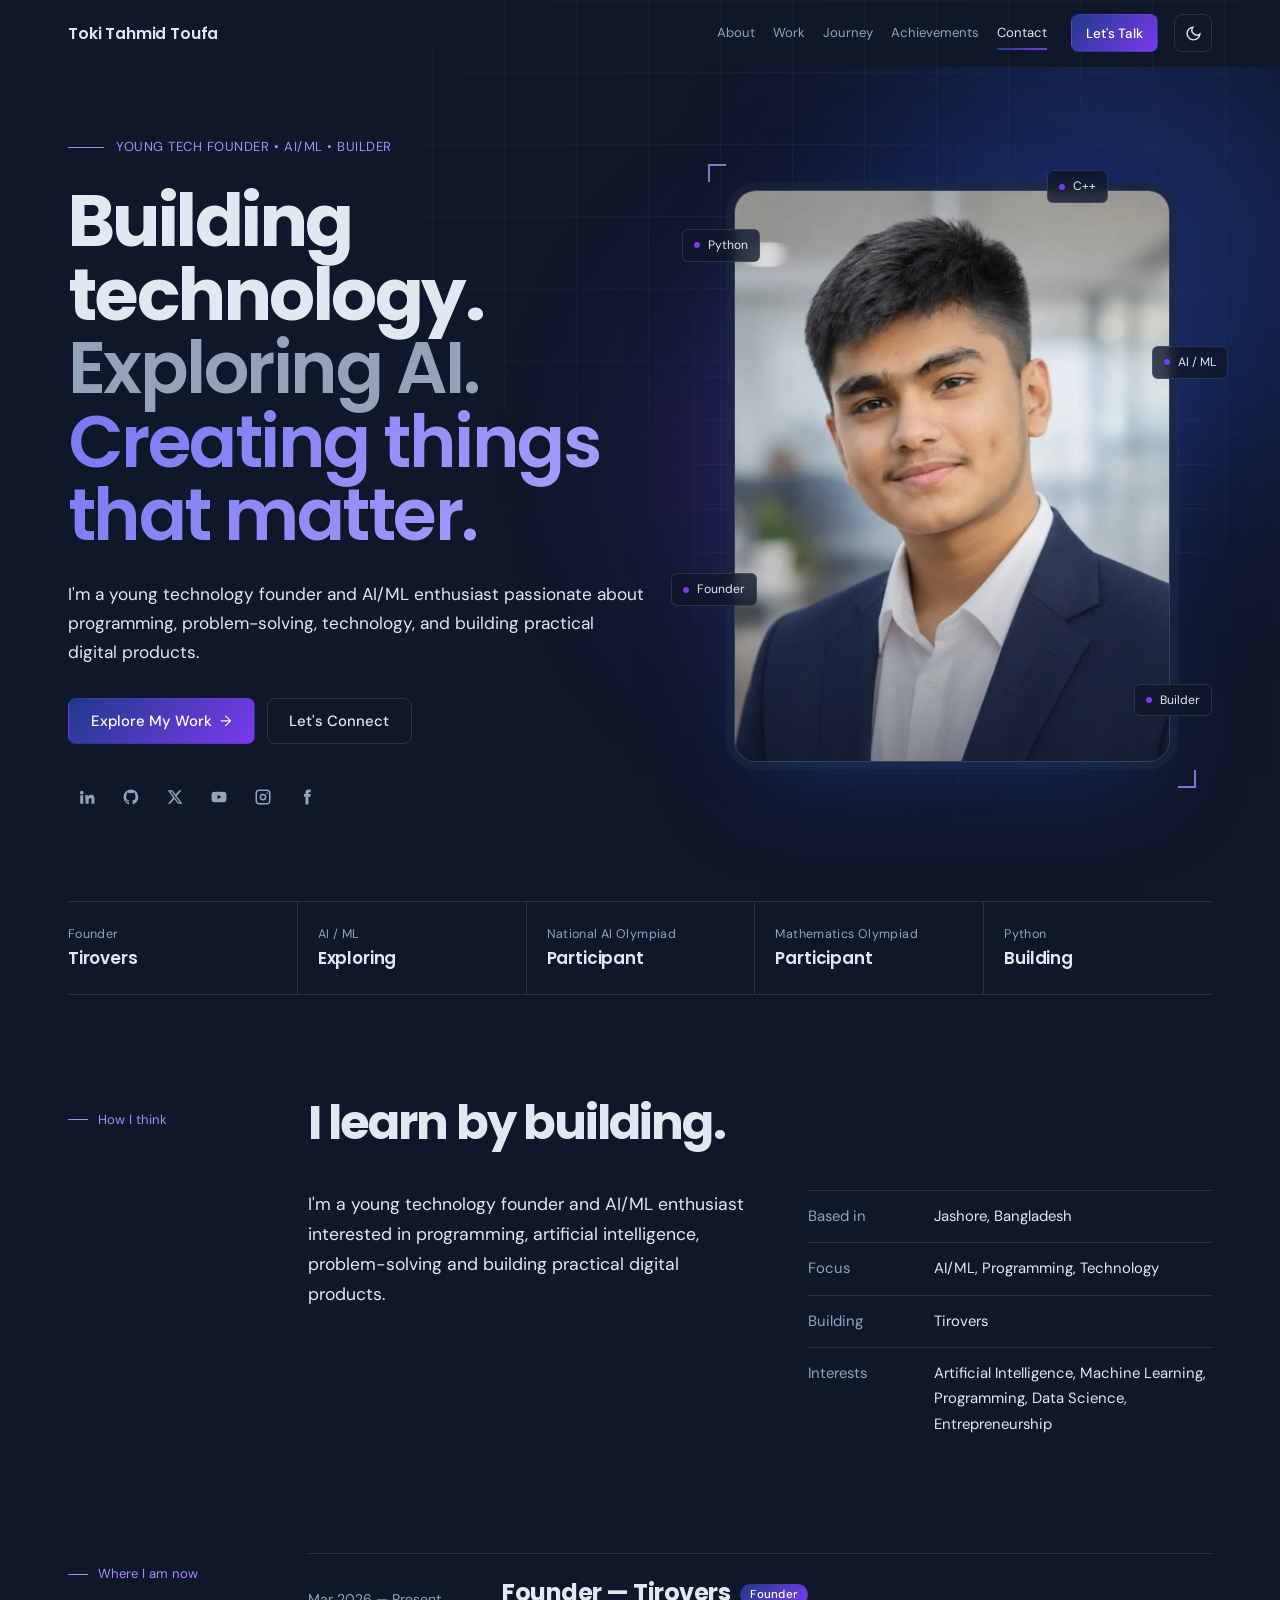
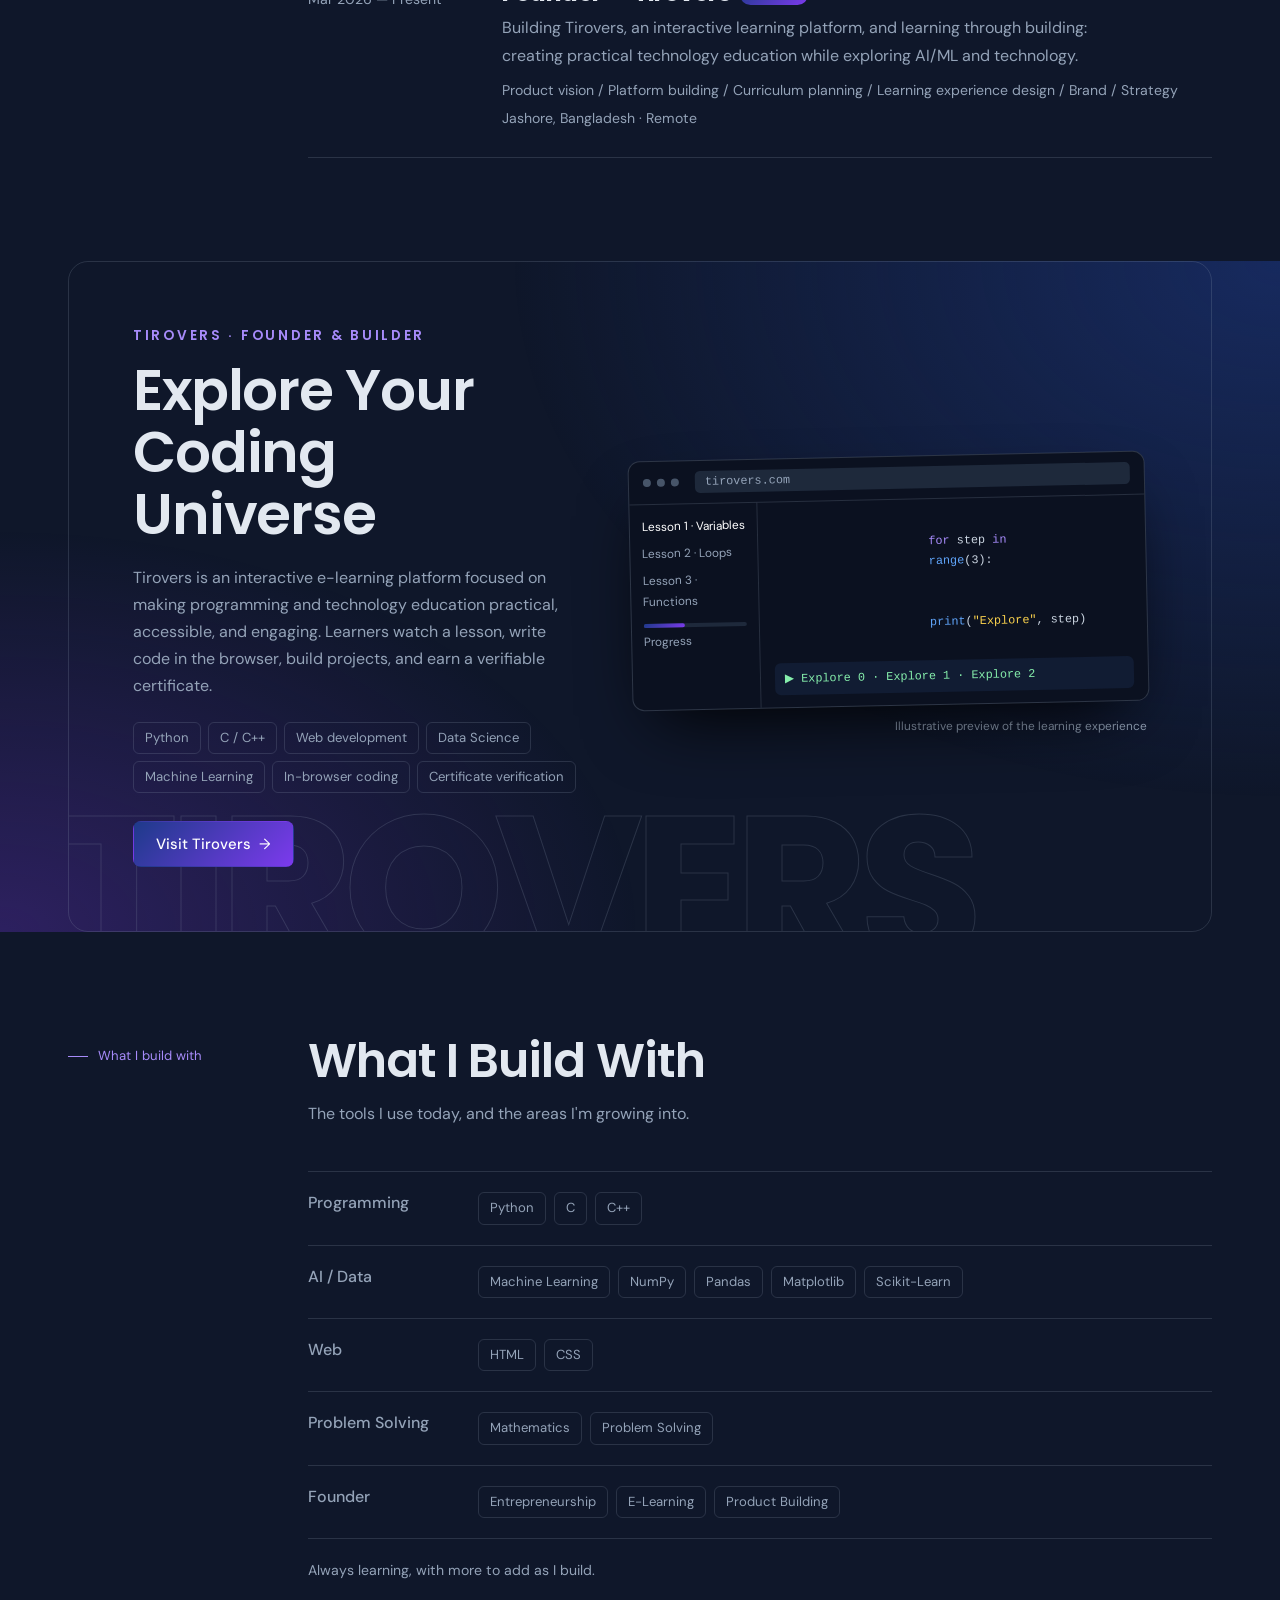
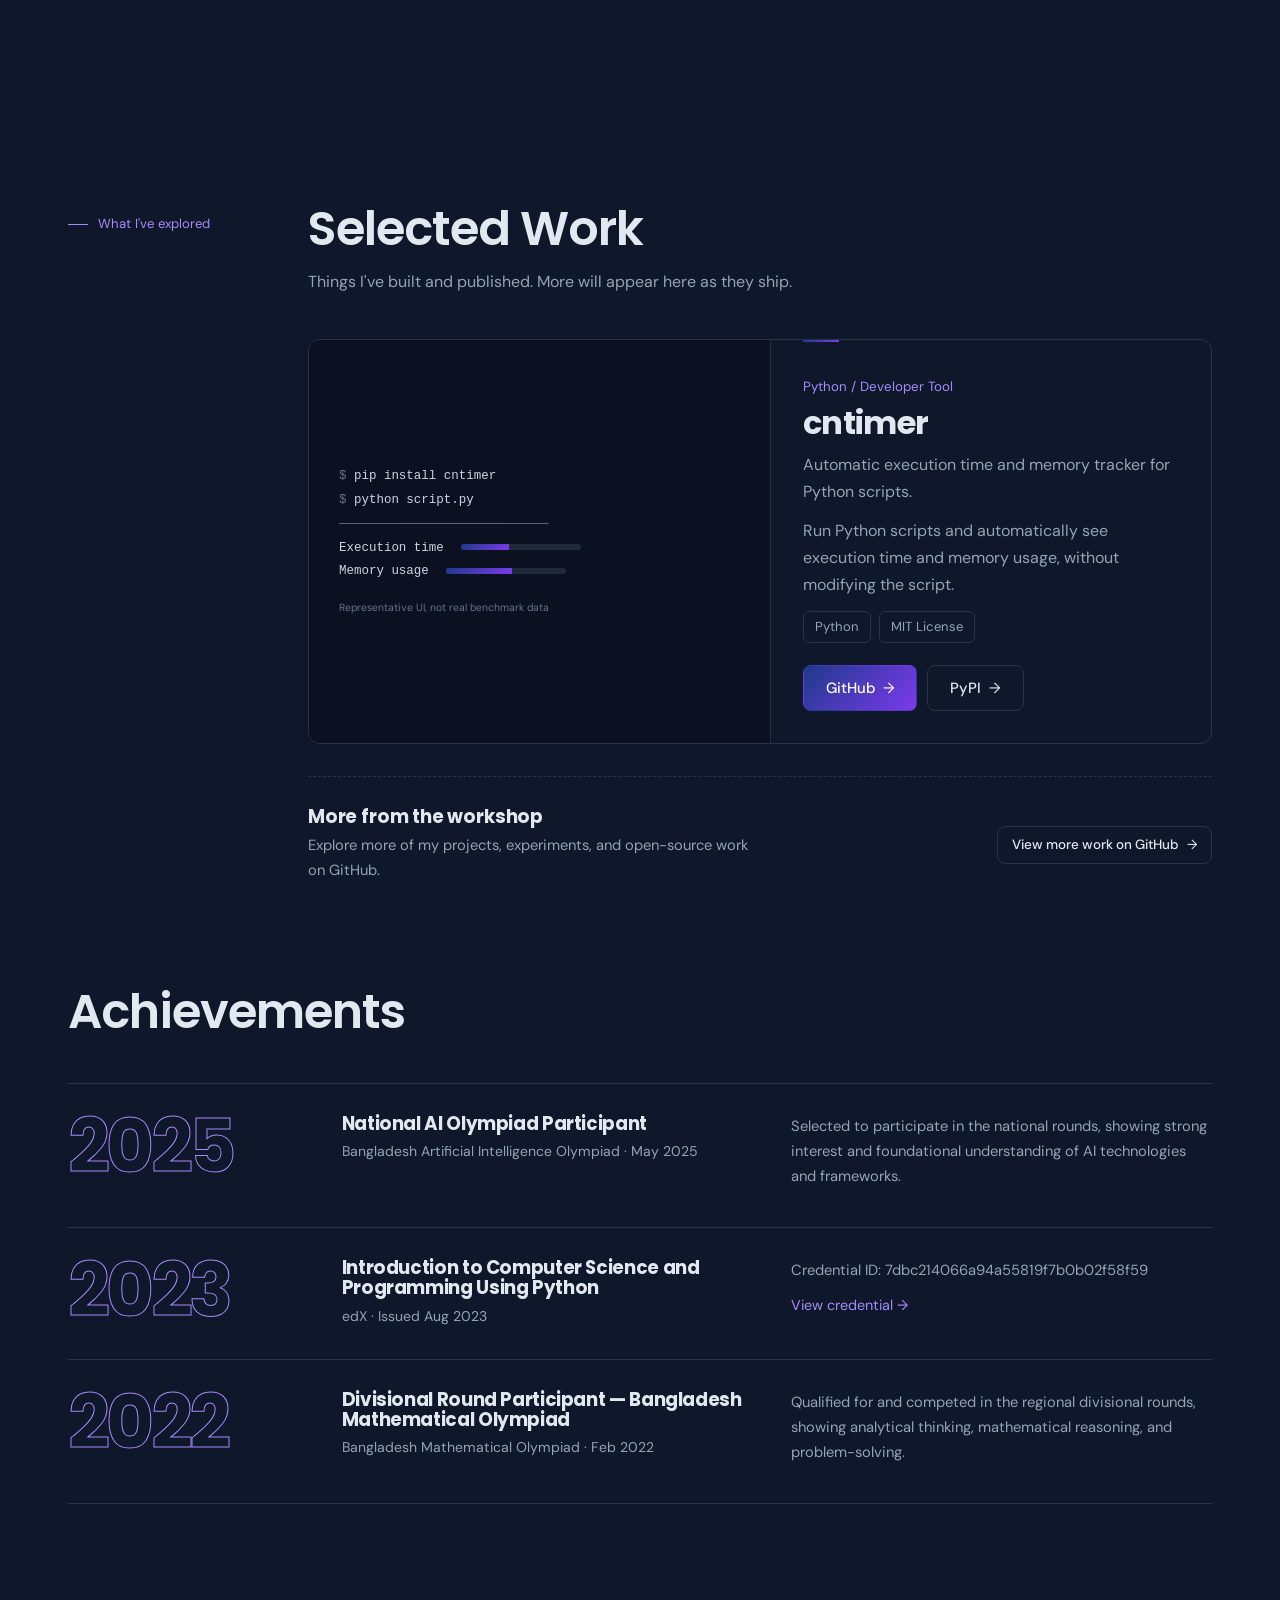
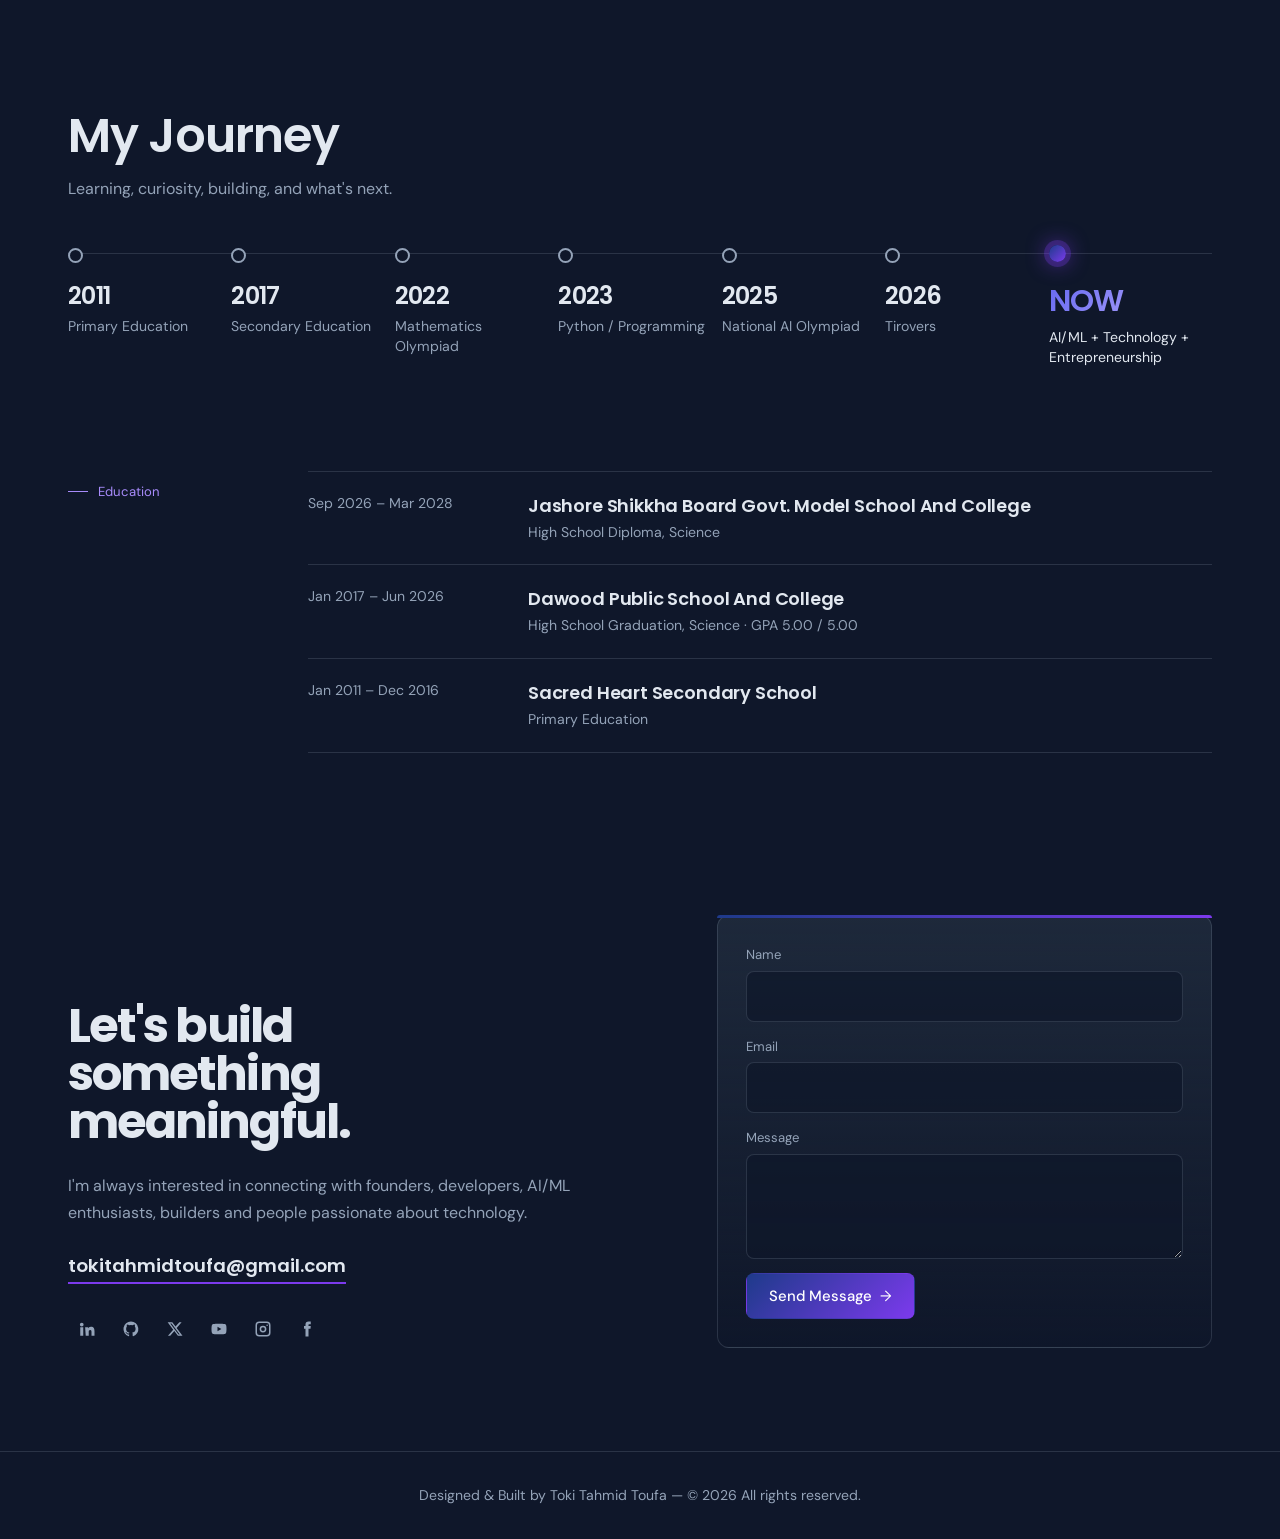
==== index.html @ af49d559 "Add files via upload" ====
<!doctype html>
<html lang="en" data-theme="dark">
  <head>
    <meta charset="utf-8" />
    <meta
      name="viewport"
      content="width=device-width, initial-scale=1, viewport-fit=cover"
    />
    <title>Toki Tahmid Toufa — Tech Founder & Builder</title>
    <meta
      name="description"
      content="Toki Tahmid Toufa is a young tech founder, AI/ML enthusiast, builder, programmer, and founder of Tirovers from Jashore, Bangladesh."
    />
    <meta name="robots" content="index, follow" />
    <link rel="canonical" href="https://tokitahmidtoufa.github.io/" />
    <link rel="icon" type="image/png" href="/assets/favicon.webp" />
    <link rel="apple-touch-icon" href="/assets/favicon.webp" />
    <meta property="og:type" content="website" />
    <meta property="og:url" content="https://tokitahmidtoufa.github.io" />
    <meta
      property="og:title"
      content="Toki Tahmid Toufa — Tech Founder & Builder"
    />
    <meta
      property="og:description"
      content="Young tech founder, AI/ML enthusiast, builder and founder of Tirovers."
    />
    <meta
      property="og:image"
      content="https://tokitahmidtoufa.github.io/assets/og-image.webp"
    />
    <meta property="og:image:width" content="1200" />
    <meta property="og:image:height" content="630" />
    <meta
      property="og:image:alt"
      content="Toki Tahmid Toufa — Tech Founder & Builder"
    />
    <meta name="twitter:card" content="summary_large_image" />
    <script type="application/ld+json">
      {
        "@context": "https://schema.org",
        "@graph": [
          {
            "@type": "Person",
            "name": "Toki Tahmid Toufa",
            "url": "https://tokitahmidtoufa.github.io",
            "image": "https://tokitahmidtoufa.github.io/assets/LinkedIn_Profile.webp",
            "email": "tokitahmidtoufa@gmail.com",
            "jobTitle": "Founder, Tirovers",
            "address": {
              "@type": "PostalAddress",
              "addressLocality": "Jashore",
              "addressCountry": "BD"
            },
            "sameAs": [
              "https://www.linkedin.com/in/tokitahmidtoufa",
              "https://github.com/tokitahmidtoufa",
              "https://www.x.com/tokitahmidtoufa",
              "https://www.youtube.com/@tokitahmidtoufa",
              "https://www.instagram.com/tokitahmidtoufa",
              "https://www.facebook.com/tokitahmidtoufa"
            ]
          },
          {
            "@type": "Organization",
            "name": "Tirovers",
            "url": "https://tirovers.com",
            "slogan": "Explore Your Coding Universe"
          }
        ]
      }
    </script>
    <link rel="preconnect" href="https://fonts.googleapis.com" />
    <link rel="preconnect" href="https://fonts.gstatic.com" crossorigin />
    <link
      href="https://fonts.googleapis.com/css2?family=DM+Sans:wght@400;500&family=Poppins:wght@500;600;700&display=swap"
      rel="stylesheet"
    />
    <link rel="stylesheet" href="style.css" />
  </head>
  <body>
    <header id="hd">
      <div class="w">
        <nav aria-label="Main">
          <a class="logo" href="#home">Toki Tahmid Toufa</a>
          <ul class="links" id="lk"></ul>
          <a class="btn p nb nd" href="#contact">Let's Talk</a>
          <button class="btn nb ic" id="th" aria-label="Switch to light mode">
            <svg
              width="17"
              height="17"
              viewBox="0 0 24 24"
              fill="none"
              stroke="currentColor"
              stroke-width="2"
              aria-hidden="true"
            >
              <path d="M21 12.8A9 9 0 1 1 11.2 3a7 7 0 0 0 9.8 9.8z" />
            </svg>
          </button>
          <button
            class="btn nb ic burger"
            id="bg"
            aria-label="Menu"
            aria-expanded="false"
            aria-controls="lk"
          >
            <svg
              width="17"
              height="17"
              viewBox="0 0 24 24"
              fill="none"
              stroke="currentColor"
              stroke-width="2"
              aria-hidden="true"
            >
              <path d="M3 6h18M3 12h18M3 18h18" />
            </svg>
          </button>
        </nav>
      </div>
    </header>
    <main>
      <section class="hero" id="home">
        <div class="w hg">
          <div>
            <p class="eb" data-k="hero.eyebrow">
              YOUNG TECH FOUNDER • AI/ML • BUILDER
            </p>
            <h1>
              Building technology.<span>Exploring AI.</span
              ><span class="gr">Creating things that matter.</span>
            </h1>
            <p class="hp" data-k="hero.description">
              I'm a young technology founder and AI/ML enthusiast passionate
              about programming, problem-solving, technology, and building
              practical digital products.
            </p>
            <div class="cta">
              <a class="btn p" href="#work">Explore My Work <b>→</b></a
              ><a class="btn" href="#contact">Let's Connect</a>
            </div>
            <div class="soc" data-soc></div>
          </div>
          <div class="pt" id="pt">
            <div class="fr">
              <div class="mono" id="mono">TTT</div>
              <img
                src="assets/LinkedIn_Profile.webp"
                alt="Portrait of Toki Tahmid Toufa"
                width="520"
                height="650"
                fetchpriority="high"
                onload="document.getElementById('mono').hidden = true"
                onerror="this.remove()"
              />
            </div>
            <i class="cm c1"></i><i class="cm c2"></i>
            <span class="tg" style="--d: 8; top: 12%; left: -2%">Python</span
            ><span class="tg" style="--d: 12; top: 30%; right: -3%"
              >AI / ML</span
            ><span class="tg" style="--d: 6; bottom: 30%; left: -4%"
              >Founder</span
            ><span class="tg" style="--d: 10; bottom: 13%; right: 0"
              >Builder</span
            ><span class="tg" style="--d: 14; top: 3%; right: 20%">C++</span>
          </div>
        </div>
      </section>

      <div class="w"><div class="id rv" id="idn"></div></div>

      <section id="about">
        <div class="w sc rv">
          <div class="lb">How I think</div>
          <div>
            <h2 class="huge" data-k="about.statement">I learn by building.</h2>
            <div class="ab">
              <p data-k="about.intro">
                I'm a young technology founder and AI/ML enthusiast interested
                in programming, artificial intelligence, problem-solving and
                building practical digital products.
              </p>
              <dl id="facts"></dl>
            </div>
          </div>
        </div>
      </section>

      <section class="flush" id="experience">
        <div class="w sc rv">
          <div class="lb">Where I am now</div>
          <div id="exp"></div>
        </div>
      </section>

      <section class="tv" id="work">
        <div class="w rv">
          <div class="tp">
            <div>
              <p class="tn">TIROVERS · FOUNDER &amp; BUILDER</p>
              <h2>Explore Your Coding Universe</h2>
              <p class="mut">
                Tirovers is an interactive e-learning platform focused on making
                programming and technology education practical, accessible, and
                engaging. Learners watch a lesson, write code in the browser,
                build projects, and earn a verifiable certificate.
              </p>
              <div class="tc">
                <span>Python</span><span>C / C++</span
                ><span>Web development</span><span>Data Science</span
                ><span>Machine Learning</span><span>In-browser coding</span
                ><span>Certificate verification</span>
              </div>
              <a
                class="btn p"
                href="https://tirovers.com"
                target="_blank"
                rel="noopener"
                >Visit Tirovers <b>→</b></a
              >
            </div>
            <div>
              <div class="bw" aria-hidden="true">
                <div class="bt"><i></i><i></i><i></i><u>tirovers.com</u></div>
                <div class="bb">
                  <div class="sd">
                    <p class="a">Lesson 1 · Variables</p>
                    <p>Lesson 2 · Loops</p>
                    <p>Lesson 3 · Functions</p>
                    <div class="pg"><b></b></div>
                    <p>Progress</p>
                  </div>
                  <div class="ed">
                    <p>
                      <span class="k">for</span> step <span class="k">in</span>
                      <span class="f">range</span>(3):
                    </p>
                    <p>
                      <span class="f">print</span>(<span style="color: #fcd34d"
                        >"Explore"</span
                      >, step)
                    </p>
                    <div class="o">▶ Explore 0 · Explore 1 · Explore 2</div>
                  </div>
                </div>
              </div>
              <span class="cap"
                >Illustrative preview of the learning experience</span
              >
            </div>
          </div>
        </div>
      </section>

      <section id="skills">
        <div class="w sc rv">
          <div class="lb">What I build with</div>
          <div>
            <div class="hd">
              <h2>What I Build With</h2>
              <p>The tools I use today, and the areas I'm growing into.</p>
            </div>
            <div class="rows" id="sk"></div>
            <p class="nt">Always learning, with more to add as I build.</p>
          </div>
        </div>
      </section>

      <section id="projects">
        <div class="w sc rv">
          <div class="lb">What I've explored</div>
          <div>
            <div class="hd">
              <h2>Selected Work</h2>
              <p>
                Things I've built and published. More will appear here as they
                ship.
              </p>
            </div>
            <div id="pjs"></div>
          </div>
        </div>
      </section>

      <section class="flush" id="achievements">
        <div class="w rv">
          <div class="hd"><h2>Achievements</h2></div>
          <div class="al" id="ac"></div>
        </div>
      </section>

      <section id="journey">
        <div class="w rv">
          <div class="hd">
            <h2>My Journey</h2>
            <p>Learning, curiosity, building, and what's next.</p>
          </div>
          <ol class="jy" id="jy"></ol>
        </div>
      </section>

      <section class="flush" id="education">
        <div class="w sc rv">
          <div class="lb">Education</div>
          <div class="rows ed2" id="ed"></div>
        </div>
      </section>

      <section id="contact" class="ctc">
        <div class="w ct rv">
          <div>
            <h2 class="huge">Let's build<br />something<br />meaningful.</h2>
            <p class="mut" data-k="contact.text">
              I'm always interested in connecting with founders, developers,
              AI/ML enthusiasts, builders, and people who are passionate about
              technology.
            </p>
            <a class="em" href="mailto:tokitahmidtoufa@gmail.com"
              >tokitahmidtoufa@gmail.com</a
            >
            <div class="soc" data-soc></div>
          </div>
          <form id="fm" novalidate>
            <label
              >Name<input name="n" autocomplete="name" required /><span
                class="err"
              ></span></label
            ><label
              >Email<input
                name="e"
                type="email"
                autocomplete="email"
                required /><span class="err"></span></label
            ><label
              >Message<textarea name="m" rows="3" required></textarea
              ><span class="err"></span></label
            ><button class="btn p" type="submit" style="justify-self: start">
              Send Message <b>→</b>
            </button>
          </form>
        </div>
      </section>
    </main>
    <footer>
      <div class="w">
        <p class="fc">
          <span>Designed &amp; Built by Toki Tahmid Toufa</span>
          <span>— © 2026 All rights reserved.</span>
        </p>
      </div>
    </footer>
    <script src="script.js" defer></script>
  </body>
</html>
---- style.css ----
/* =========================
   Toki Tahmid Toufa — styles
   Tokens, layout, sections, responsive, reduced-motion
========================= */
:root {
  --bg: #0f172a;
  --surf: #1e293b;
  --tx: #e2e8f0;
  --mut: #94a3b8;
  --bd: rgba(148, 163, 184, 0.2);
  --grid: rgba(148, 163, 184, 0.07);
  --acc: #a78bfa;
  --navy: #1e3a8a;
  --pur: #7c3aed;
  --grad: linear-gradient(135deg, #1e3a8a, #7c3aed);
  --glow: rgba(124, 58, 237, 0.28);
  --glow2: rgba(30, 58, 138, 0.55);
  box-sizing: border-box;
  padding-top: env(safe-area-inset-top, 0px);
  padding-bottom: env(safe-area-inset-bottom, 0px);
  /* fluid layout tokens: width- AND height-aware */
  --gut: clamp(18px, 3.2vw, 28px);
  --hdr: clamp(56px, 7.5svh, 66px);
  --hpt: clamp(14px, 3.6svh, 48px);
  --hpb: clamp(22px, 5.4svh, 72px);
  --hh: calc(100svh - var(--hdr) - var(--hpt) - var(--hpb));
  --pw: max(250px, min(42vw, 520px, calc(var(--hh) * 0.8)));
}
@media (prefers-color-scheme: light) {
  :root:not([data-theme="dark"]) {
    --bg: #fff;
    --surf: #f1f5f9;
    --tx: #0f172a;
    --mut: #475569;
    --bd: rgba(15, 23, 42, 0.14);
    --grid: rgba(15, 23, 42, 0.05);
    --acc: #5b21b6;
    --glow: rgba(124, 58, 237, 0.16);
    --glow2: rgba(30, 58, 138, 0.16);
  }
}
:root[data-theme="light"] {
  --bg: #fff;
  --surf: #f1f5f9;
  --tx: #0f172a;
  --mut: #475569;
  --bd: rgba(15, 23, 42, 0.14);
  --grid: rgba(15, 23, 42, 0.05);
  --acc: #5b21b6;
  --glow: rgba(124, 58, 237, 0.16);
  --glow2: rgba(30, 58, 138, 0.16);
}
* {
  box-sizing: border-box;
}
html {
  scroll-behavior: smooth;
  scroll-padding-top: calc(var(--hdr) + 10px);
  height: 100%;
  max-width: 100%;
}
img,
svg,
video {
  max-width: 100%;
}
img {
  height: auto;
}
body {
  margin: 0;
  background: var(--bg);
  color: var(--tx);
  font:
    400 clamp(0.94rem, 0.9rem + 0.25vw, 1rem)/1.7 "DM Sans",
    system-ui,
    sans-serif;
  transition:
    background 0.3s,
    color 0.3s;
  overflow-x: hidden;
  max-width: 100%;
}
/* clip (unlike hidden) does not create a scroll container, so the sticky header keeps working */
@supports (overflow-x: clip) {
  html,
  body {
    overflow-x: clip;
  }
}
body::before {
  content: "";
  position: fixed;
  inset: 0;
  z-index: -1;
  background-image:
    linear-gradient(var(--grid) 1px, transparent 1px),
    linear-gradient(90deg, var(--grid) 1px, transparent 1px);
  background-size: 72px 72px;
  -webkit-mask-image: radial-gradient(
    ellipse 90% 70% at 70% 20%,
    #000,
    transparent
  );
  mask-image: radial-gradient(ellipse 90% 70% at 70% 20%, #000, transparent);
}
h1,
h2,
h3 {
  font-family: Poppins, sans-serif;
  margin: 0;
  line-height: 1.1;
  letter-spacing: -0.02em;
}
a {
  color: inherit;
}
.w {
  width: min(100% - 2 * var(--gut), 1144px);
  margin-inline: auto;
}
.mut {
  color: var(--mut);
}
.sm {
  font-size: 0.88rem;
}
:focus-visible {
  outline: 2px solid var(--acc);
  outline-offset: 3px;
  border-radius: 4px;
}
header {
  position: sticky;
  top: 0;
  z-index: 50;
  border-bottom: 1px solid transparent;
  transition: 0.3s;
}
header.s {
  background: color-mix(in srgb, var(--bg) 82%, transparent);
  backdrop-filter: blur(12px);
  border-color: var(--bd);
}
nav {
  display: flex;
  align-items: center;
  gap: clamp(8px, 1.6vw, 16px);
  height: var(--hdr);
}
.logo {
  font: 600 clamp(0.9rem, 0.82rem + 0.25vw, 0.98rem) Poppins;
  white-space: nowrap;
  text-decoration: none;
  margin-right: auto;
  letter-spacing: -0.01em;
}
.links {
  --lp: clamp(5px, 0.7vw, 8px);
  display: flex;
  gap: 2px;
  list-style: none;
  margin: 0;
  padding: 0;
}
.links a {
  display: block;
  padding: 6px var(--lp);
  text-decoration: none;
  color: var(--mut);
  font-size: clamp(0.78rem, 0.5rem + 0.42vw, 0.82rem);
  position: relative;
  transition: color 0.2s;
}
.links a::after {
  content: "";
  position: absolute;
  left: var(--lp);
  right: var(--lp);
  bottom: 0;
  height: 2px;
  background: var(--grad);
  transform: scaleX(0);
  transition: transform 0.3s;
}
.links a:hover,
.links a.on {
  color: var(--tx);
}
.links a.on::after {
  transform: none;
}
.btn {
  display: inline-flex;
  align-items: center;
  justify-content: center;
  gap: 8px;
  min-height: clamp(42px, 5.6svh, 46px);
  padding: 0 clamp(16px, 1.7vw, 22px);
  border-radius: 8px;
  font: 500 clamp(0.86rem, 0.78rem + 0.2vw, 0.93rem) "DM Sans";
  text-decoration: none;
  border: 1px solid var(--bd);
  background: transparent;
  color: var(--tx);
  cursor: pointer;
  transition: 0.25s;
}
.btn:hover {
  border-color: var(--acc);
}
.btn.p {
  background: var(--grad);
  border-color: transparent;
  color: #fff;
}
.btn.p:hover {
  box-shadow: 0 8px 28px var(--glow);
}
.btn b {
  display: inline-block;
  font-weight: 400;
  transition: transform 0.25s;
}
.btn:hover b {
  transform: translateX(4px);
}
.nb {
  min-height: 38px;
  padding: 0 14px;
  font-size: 0.84rem;
}
.ic {
  width: 38px;
  padding: 0;
}
.burger {
  display: none;
}
.hero {
  position: relative;
  padding: var(--hpt) 0 var(--hpb);
  overflow: hidden;
}
.hero::before,
.hero::after {
  content: "";
  position: absolute;
  border-radius: 50%;
  filter: blur(90px);
  z-index: -1;
  animation: dr 22s ease-in-out infinite alternate;
}
.hero::before {
  width: clamp(280px, 38vw, 480px);
  aspect-ratio: 1;
  right: -60px;
  top: -40px;
  background: var(--glow2);
}
.hero::after {
  width: clamp(220px, 30vw, 380px);
  aspect-ratio: 1;
  right: clamp(60px, 17vw, 220px);
  top: clamp(100px, 16vw, 200px);
  background: var(--glow);
  animation-delay: -8s;
}
@keyframes dr {
  to {
    transform: translate(-50px, 40px);
  }
}
.hg {
  display: grid;
  grid-template-columns: minmax(0, 1fr) var(--pw);
  gap: clamp(24px, 4vw, 48px);
  align-items: center;
  min-height: min(780px, var(--hh));
}
.eb {
  display: flex;
  align-items: center;
  gap: 12px;
  font-size: 0.82rem;
  color: var(--acc);
  margin: 0 0 clamp(12px, 3.2svh, 26px);
  letter-spacing: 0.04em;
}
.eb::before {
  content: "";
  width: 36px;
  height: 1px;
  background: var(--acc);
}
h1 {
  font-size: clamp(2.4rem, min(6.4vw, 8svh), 5.4rem);
  font-weight: 700;
  letter-spacing: -0.035em;
  line-height: 1.02;
}
h1 span {
  display: block;
  color: var(--mut);
  font-weight: 600;
}
h1 span.gr {
  background-image: linear-gradient(135deg, #6366f1, #c4b5fd);
  -webkit-background-clip: text;
  background-clip: text;
  color: transparent;
}
.hp {
  max-width: 48ch;
  margin: clamp(14px, 3.4svh, 28px) 0 clamp(16px, 3.6svh, 30px);
  font-size: clamp(0.95rem, 0.7rem + 0.55vw, 1.08rem);
}
.hp b {
  font-weight: 500;
}
.cta {
  display: flex;
  flex-wrap: wrap;
  gap: clamp(8px, 1vw, 12px);
  margin-bottom: clamp(16px, 4svh, 34px);
}
.soc {
  display: flex;
  gap: 6px;
}
.soc a {
  width: 38px;
  height: 38px;
  display: grid;
  place-items: center;
  color: var(--mut);
  border-radius: 8px;
  transition: 0.25s;
}
.soc a:hover {
  color: var(--tx);
  background: var(--surf);
  transform: translateY(-2px);
}
.soc svg {
  width: 18px;
  height: 18px;
  fill: currentColor;
}
.pt {
  position: relative;
  width: 100%;
  max-width: var(--pw);
  margin: 0 auto;
  aspect-ratio: 4/5;
  perspective: 900px;
}
.pt::before {
  content: "";
  position: absolute;
  inset: -6% -8%;
  background-image:
    linear-gradient(var(--bd) 1px, transparent 1px),
    linear-gradient(90deg, var(--bd) 1px, transparent 1px);
  background-size: 44px 44px;
  -webkit-mask-image: radial-gradient(closest-side, #000 40%, transparent);
  mask-image: radial-gradient(closest-side, #000 40%, transparent);
}
.fr {
  position: absolute;
  inset: 6% 8% 6% 8%;
  border-radius: 22px;
  overflow: hidden;
  background: var(--surf);
  border: 1px solid var(--bd);
  box-shadow:
    0 40px 90px -30px var(--glow2),
    0 0 0 8px color-mix(in srgb, var(--surf) 55%, transparent);
  transform: rotateY(var(--ry, 0deg)) rotateX(var(--rx, 0deg));
  transition: transform 0.25s ease-out;
}
.fr::after {
  content: "";
  position: absolute;
  inset: 0;
  background: linear-gradient(180deg, transparent 60%, rgba(15, 23, 42, 0.45));
}
.fr img {
  position: absolute;
  inset: 0;
  width: 100%;
  height: 100%;
  object-fit: cover;
}
.mono {
  position: absolute;
  inset: 0;
  display: grid;
  place-items: center;
  font: 700 clamp(3.4rem, min(10vw, 16svh), 7rem) Poppins;
  color: transparent;
  background: var(--grad);
  -webkit-background-clip: text;
  background-clip: text;
  opacity: 0.9;
}
.cm {
  position: absolute;
  width: 18px;
  height: 18px;
  border: 2px solid var(--acc);
  opacity: 0.8;
}
.c1 {
  top: 2%;
  left: 3%;
  border-right: 0;
  border-bottom: 0;
}
.c2 {
  bottom: 2%;
  right: 3%;
  border-left: 0;
  border-top: 0;
}
.tg {
  position: absolute;
  display: flex;
  align-items: center;
  gap: 8px;
  padding: 5px 11px;
  font-size: 0.76rem;
  border: 1px solid var(--bd);
  border-radius: 6px;
  background: color-mix(in srgb, var(--bg) 78%, transparent);
  backdrop-filter: blur(6px);
  white-space: nowrap;
}
.tg::before {
  content: "";
  width: 6px;
  height: 6px;
  border-radius: 50%;
  background: var(--pur);
}
.id {
  display: grid;
  grid-template-columns: repeat(5, 1fr);
  border-block: 1px solid var(--bd);
}
.id div {
  padding: clamp(14px, 2.2vw, 22px) clamp(12px, 1.6vw, 20px);
  border-left: 1px solid var(--bd);
}
.id div:first-child {
  border-left: 0;
  padding-left: 0;
}
.id small {
  display: block;
  color: var(--mut);
  font-size: 0.78rem;
  letter-spacing: 0.03em;
}
.id b {
  font: 600 clamp(0.94rem, 0.62rem + 0.6vw, 1.06rem) Poppins;
  letter-spacing: -0.01em;
}
section {
  padding: clamp(64px, 4vw + 52px, 112px) 0;
}
section.flush {
  padding-top: 0;
}
section.ctc {
  padding-top: clamp(40px, 4.6vw, 60px);
}
.sc {
  display: grid;
  grid-template-columns: clamp(140px, 16vw, 200px) minmax(0, 1fr);
  gap: clamp(24px, 3.2vw, 40px);
}
.lb {
  font-size: 0.82rem;
  color: var(--acc);
  padding-top: 10px;
  position: sticky;
  top: calc(var(--hdr) + 30px);
  align-self: start;
  display: flex;
  gap: 10px;
  align-items: center;
}
.lb::before {
  content: "";
  width: 20px;
  height: 1px;
  background: var(--acc);
}
h2 {
  font-size: clamp(1.9rem, 4vw, 3rem);
  font-weight: 600;
}
.hd {
  margin-bottom: clamp(28px, 3.6vw, 44px);
  max-width: 52ch;
}
.hd p {
  margin: 12px 0 0;
  color: var(--mut);
}
.huge {
  font-size: clamp(1.9rem, 4vw, 3rem);
  font-weight: 700;
  letter-spacing: -0.04em;
  line-height: 1;
}
.ab {
  display: grid;
  grid-template-columns: minmax(0, 1.1fr) minmax(0, 1fr);
  gap: clamp(28px, 4.4vw, 56px);
  margin-top: clamp(28px, 3.4vw, 44px);
}
.ab p {
  margin: 0;
  font-size: clamp(1rem, 0.9rem + 0.4vw, 1.1rem);
  max-width: 44ch;
}
dl {
  margin: 0;
  display: grid;
  gap: 0;
}
dl div {
  display: grid;
  grid-template-columns: minmax(84px, 110px) minmax(0, 1fr);
  gap: 16px;
  padding: 13px 0;
  border-top: 1px solid var(--bd);
  font-size: 0.93rem;
}
dt {
  color: var(--mut);
}
dd {
  margin: 0;
}
.ex {
  display: grid;
  grid-template-columns: clamp(120px, 14vw, 170px) minmax(0, 1fr);
  gap: clamp(16px, 2vw, 24px);
  padding: 26px 0;
  border-block: 1px solid var(--bd);
}
.ex h3 {
  font-size: clamp(1.25rem, 1.05rem + 0.6vw, 1.5rem);
  margin-bottom: 8px;
}
.bd {
  font: 500 0.72rem "DM Sans";
  padding: 3px 10px;
  border-radius: 99px;
  background: var(--grad);
  color: #fff;
  margin-left: 10px;
  vertical-align: middle;
  letter-spacing: 0.02em;
}
.tv {
  padding: 0;
  background:
    radial-gradient(60% 80% at 100% 0%, var(--glow2), transparent),
    radial-gradient(50% 60% at 0% 100%, var(--glow), transparent);
}
.tp {
  border: 1px solid var(--bd);
  border-radius: 20px;
  padding: clamp(28px, 5vw, 64px);
  display: grid;
  grid-template-columns: minmax(0, 1fr) minmax(0, 1.15fr);
  gap: clamp(28px, 4vw, 48px);
  align-items: center;
  position: relative;
  overflow: hidden;
}
.tp::before {
  content: "TIROVERS";
  position: absolute;
  left: -1%;
  bottom: -9%;
  font: 700 clamp(3.4rem, 16vw, 13rem) Poppins;
  letter-spacing: -0.05em;
  color: transparent;
  -webkit-text-stroke: 1px var(--bd);
  pointer-events: none;
  line-height: 1;
}
.tp > * {
  position: relative;
}
.tn {
  font: 600 0.85rem Poppins;
  letter-spacing: 0.2em;
  color: var(--acc);
  margin: 0 0 14px;
}
.tp h2 {
  font-size: clamp(2rem, 4.4vw, 3.6rem);
  margin-bottom: 18px;
}
.tp p {
  max-width: 44ch;
}
.tc {
  display: flex;
  flex-wrap: wrap;
  gap: 7px;
  margin: 22px 0 28px;
}
.tc span,
.tags span {
  font-size: 0.82rem;
  padding: 4px 11px;
  border: 1px solid var(--bd);
  border-radius: 6px;
  color: var(--mut);
  transition: 0.2s;
}
.tags span:hover,
.tc span:hover {
  color: var(--tx);
  border-color: var(--acc);
}
.bw {
  border-radius: 12px;
  background: #0b1120;
  border: 1px solid rgba(148, 163, 184, 0.25);
  box-shadow: 0 30px 70px -25px #000;
  overflow: hidden;
  color: #cbd5e1;
  font:
    0.74rem/1.7 ui-monospace,
    Menlo,
    monospace;
  transform: rotate(-1.2deg);
  transition: transform 0.4s;
}
.tp:hover .bw {
  transform: none;
}
.bt {
  display: flex;
  gap: 6px;
  align-items: center;
  padding: 10px 14px;
  border-bottom: 1px solid rgba(148, 163, 184, 0.2);
}
.bt i {
  width: 8px;
  height: 8px;
  border-radius: 50%;
  background: #475569;
}
.bt u {
  margin-left: 10px;
  flex: 1;
  text-decoration: none;
  background: #1e293b;
  border-radius: 5px;
  padding: 1px 10px;
  color: #94a3b8;
}
.bb {
  display: grid;
  grid-template-columns: clamp(96px, 11vw, 128px) minmax(0, 1fr);
}
.sd {
  padding: 12px;
  border-right: 1px solid rgba(148, 163, 184, 0.2);
  font-family: "DM Sans";
  font-size: 0.74rem;
}
.sd p {
  margin: 0 0 7px;
  color: #94a3b8;
}
.sd p.a {
  color: #fff;
}
.sd .pg {
  height: 4px;
  border-radius: 9px;
  background: #1e293b;
  margin: 12px 0 4px;
}
.sd .pg b {
  display: block;
  width: 40%;
  height: 100%;
  border-radius: 9px;
  background: var(--grad);
}
.ed {
  padding: 12px 14px;
}
.ed p {
  margin: 0;
  white-space: pre;
}
.k {
  color: #a78bfa;
}
.f {
  color: #60a5fa;
}
.o {
  margin-top: 8px;
  padding: 6px 10px;
  background: #111c33;
  border-radius: 6px;
  color: #86efac;
}
.cap {
  display: block;
  margin-top: 10px;
  font-size: 0.74rem;
  color: var(--mut);
  text-align: right;
}
.rows > div {
  display: grid;
  grid-template-columns: clamp(110px, 12vw, 150px) minmax(0, 1fr);
  gap: clamp(12px, 1.6vw, 20px);
  padding: 20px 0;
  border-top: 1px solid var(--bd);
}
.rows > div:last-child {
  border-bottom: 1px solid var(--bd);
}
.rows h3 {
  font: 500 1rem "DM Sans";
  color: var(--mut);
  letter-spacing: 0;
}
.ed2 > div {
  grid-template-columns: clamp(140px, 16vw, 200px) minmax(0, 1fr);
}
.ed2 h3 {
  font: 600 1.12rem Poppins;
  color: var(--tx);
  letter-spacing: -0.01em;
  margin-bottom: 2px;
}
.tags {
  display: flex;
  flex-wrap: wrap;
  gap: 8px;
}
.nt {
  margin-top: 20px;
  font-size: 0.88rem;
  color: var(--mut);
}
.ac {
  display: grid;
  grid-template-columns: repeat(3, 1fr);
  gap: 18px;
}
.cr {
  position: relative;
  padding: 28px 24px 24px;
  border: 1px solid var(--bd);
  border-radius: 6px;
  background: linear-gradient(180deg, var(--surf), transparent);
  display: flex;
  flex-direction: column;
  transition: 0.3s;
}
.cr::before {
  content: "";
  position: absolute;
  left: -1px;
  right: -1px;
  top: -1px;
  height: 3px;
  background: var(--grad);
  border-radius: 6px 6px 0 0;
}
.cr:hover {
  transform: translateY(-4px);
  border-color: var(--acc);
}
.cr small {
  color: var(--acc);
  font-size: 0.78rem;
}
.cr .y {
  font: 700 2.4rem Poppins;
  letter-spacing: -0.04em;
  margin: 8px 0 14px;
  color: var(--tx);
}
.cr h3 {
  font-size: 1.06rem;
  letter-spacing: -0.01em;
  margin-bottom: 6px;
}
.cr p {
  margin: 10px 0 18px;
  color: var(--mut);
  font-size: 0.9rem;
}
.cr .ft {
  margin-top: auto;
  padding-top: 14px;
  border-top: 1px dashed var(--bd);
  font-size: 0.8rem;
  color: var(--mut);
  word-break: break-all;
}
.cr a {
  color: var(--acc);
  display: inline-block;
  margin-top: 6px;
  font-size: 0.88rem;
}
.lab > a,
.lab > div {
  display: grid;
  grid-template-columns: 1fr auto;
  gap: 8px 24px;
  align-items: center;
  padding: 22px 0;
  border-top: 1px dashed var(--bd);
  transition: padding 0.3s;
}
.lab > div:last-child {
  border-bottom: 1px dashed var(--bd);
}
.lab > div:hover {
  padding-left: 12px;
}
.lab h3 {
  font-size: 1.25rem;
}
.lab p {
  margin: 3px 0 0;
  color: var(--mut);
  font-size: 0.9rem;
}
.st {
  font-size: 0.76rem;
  color: var(--mut);
  border: 1px dashed var(--bd);
  padding: 3px 11px;
  border-radius: 99px;
}
.jy {
  list-style: none;
  margin: 0;
  padding: 0;
  display: grid;
  grid-template-columns: repeat(7, minmax(0, 1fr));
  position: relative;
}
.jy::before {
  content: "";
  position: absolute;
  top: 7px;
  left: 0;
  right: 0;
  height: 1px;
  background: var(--bd);
}
.jy li {
  position: relative;
  padding-top: 32px;
  padding-right: 12px;
}
.jy li::before {
  content: "";
  position: absolute;
  top: 2px;
  left: 0;
  width: 11px;
  height: 11px;
  border-radius: 50%;
  background: var(--bg);
  border: 2px solid var(--mut);
}
.jy b {
  display: block;
  font: 600 clamp(1.25rem, 0.8rem + 1vw, 1.5rem) Poppins;
  letter-spacing: -0.03em;
}
.jy span {
  color: var(--mut);
  font-size: clamp(0.8rem, 0.5rem + 0.55vw, 0.88rem);
  line-height: 1.4;
  display: block;
  margin-top: 4px;
  overflow-wrap: break-word;
  hyphens: auto;
}
.jy li.now::before {
  width: 17px;
  height: 17px;
  top: -1px;
  border: 0;
  background: var(--grad);
  box-shadow:
    0 0 0 5px var(--glow),
    0 0 22px var(--pur);
}
.jy li.now b {
  background: var(--grad);
  background-image: linear-gradient(135deg, #6366f1, #c4b5fd);
  -webkit-background-clip: text;
  background-clip: text;
  color: transparent;
  font-size: clamp(1.5rem, 0.9rem + 1.3vw, 1.9rem);
}
.jy li.now span {
  color: var(--tx);
}
.ct {
  display: grid;
  grid-template-columns: minmax(0, 1.2fr) minmax(0, 1fr);
  gap: clamp(28px, 4.4vw, 56px);
  align-items: end;
}
.ct .huge {
  font-size: clamp(1.9rem, 4vw, 3rem);
}
.ct p {
  max-width: 46ch;
  margin: 26px 0;
}
.em {
  display: inline-block;
  font: 600 clamp(0.98rem, 0.5rem + 1vw, 1.15rem) Poppins;
  text-decoration: none;
  border-bottom: 2px solid var(--pur);
  padding-bottom: 3px;
  margin-bottom: 26px;
  word-break: break-all;
}
form {
  display: grid;
  gap: 16px;
}
label {
  font-size: 0.82rem;
  color: var(--mut);
  display: grid;
  gap: 4px;
}
textarea {
  resize: vertical;
  max-width: 100%;
}
input,
textarea {
  font: inherit;
  font-size: 1rem;
  color: var(--tx);
  background: transparent;
  border: 0;
  border-bottom: 1px solid var(--bd);
  padding: 10px 0;
  width: 100%;
  border-radius: 0;
  transition: border-color 0.2s;
}
input:focus,
textarea:focus {
  outline: 0;
  border-color: var(--pur);
}
.err {
  color: #f87171;
  font-size: 0.78rem;
  min-height: 1em;
}
footer {
  border-top: 1px solid var(--bd);
  padding: 36px 0 30px;
}
.fg {
  display: flex;
  justify-content: space-between;
  align-items: center;
  gap: 20px;
  flex-wrap: wrap;
}
.fb {
  display: flex;
  gap: 18px;
  flex-wrap: wrap;
  margin-top: 22px;
}
.pj {
  --pp: clamp(22px, 3.2vw, 32px);
  display: grid;
  grid-template-columns: minmax(0, 1.05fr) minmax(0, 1fr);
  border: 1px solid var(--bd);
  border-radius: 12px;
  overflow: hidden;
  margin-bottom: 18px;
  transition:
    border-color 0.25s,
    transform 0.25s;
}
.pj:hover {
  border-color: var(--acc);
  transform: translateY(-3px);
}
.pj .th {
  background: #0b1120;
  padding: clamp(20px, 3vw, 30px);
  font:
    0.78rem/1.9 ui-monospace,
    Menlo,
    monospace;
  color: #cbd5e1;
  border-right: 1px solid var(--bd);
  display: flex;
  flex-direction: column;
  justify-content: center;
  overflow-x: auto;
}
.pj .th p {
  margin: 0;
  white-space: pre;
}
.pj .th .d {
  color: #64748b;
}
.pj .th .y {
  color: #86efac;
}
.pj .th small {
  color: #64748b;
  margin-top: 14px;
  font-family: "DM Sans";
}
.pj .bd2 {
  padding: var(--pp);
}
.pj h3 {
  font-size: clamp(1.6rem, 1.2rem + 1vw, 2rem);
  margin: 6px 0 10px;
}
.pj .bd2 p {
  margin: 0 0 12px;
  color: var(--mut);
}
.pj .bd2 > small {
  color: var(--acc);
}
.ib {
  display: flex;
  flex-wrap: wrap;
  gap: 10px;
  margin-top: 22px;
}
.pi {
  font:
    0.8rem ui-monospace,
    Menlo,
    monospace;
  color: var(--tx);
  background: var(--surf);
  border-radius: 6px;
  padding: 7px 12px;
  display: inline-block;
  margin-top: 6px;
}
@media (max-width: 767px) {
  .pj {
    grid-template-columns: minmax(0, 1fr);
    --pp: 22px;
  }
  .pj .th {
    border-right: 0;
    border-bottom: 1px solid var(--bd);
  }
}
@media (prefers-reduced-motion: reduce) {
  .pj:hover {
    transform: none;
  }
}
.rv {
  opacity: 0;
  transform: translateY(16px);
  transition:
    opacity 0.6s ease,
    transform 0.6s ease;
}
.rv.in {
  opacity: 1;
  transform: none;
}
@media (max-width: 1023px) {
  .links,
  .nd {
    display: none;
  }
  .burger {
    display: inline-flex;
  }
  .links.o {
    display: flex;
    position: absolute;
    top: var(--hdr);
    left: 0;
    right: 0;
    flex-direction: column;
    background: var(--bg);
    padding: 10px var(--gut) 16px;
    border-bottom: 1px solid var(--bd);
  }
  .links.o a {
    padding: 12px 0;
  }
  .id {
    grid-template-columns: repeat(3, 1fr);
  }
  .id div:nth-child(4) {
    border-left: 0;
    padding-left: 0;
  }
  .id div {
    border-bottom: 0;
  }
  .sc {
    grid-template-columns: minmax(0, 1fr);
    gap: 12px;
  }
  .lb {
    position: static;
  }
  .ac {
    grid-template-columns: 1fr;
  }
  .tp {
    grid-template-columns: minmax(0, 1fr);
  }
  .jy {
    grid-template-columns: minmax(0, 1fr);
    gap: 0;
  }
  .jy::before {
    top: 0;
    bottom: 0;
    left: 5px;
    right: auto;
    width: 1px;
    height: auto;
  }
  .jy li {
    padding: 0 0 26px 34px;
  }
  .jy li::before {
    top: 6px;
  }
  .jy li.now::before {
    top: 3px;
    left: -3px;
  }
  .jy li.now {
    padding-top: 6px;
  }
}
@media (max-width: 767px) {
  .ex,
  .rows > div,
  .ed2 > div {
    grid-template-columns: minmax(0, 1fr);
    gap: 6px;
  }
  .id {
    grid-template-columns: 1fr 1fr;
  }
  .id div,
  .id div:nth-child(4) {
    border-left: 1px solid var(--bd);
    padding-left: 16px;
  }
  .id div:nth-child(odd) {
    border-left: 0;
    padding-left: 0;
  }
  .id div {
    border-bottom: 1px solid var(--bd);
  }
  .id div:last-child {
    grid-column: 1/-1;
    border-bottom: 0;
    border-left: 0;
    padding-left: 0;
  }
  .bb {
    grid-template-columns: minmax(0, 1fr);
  }
  .sd {
    display: none;
  }
  .cta .btn {
    flex: 1;
  }
  .lab > div {
    grid-template-columns: 1fr;
  }
  .st {
    justify-self: start;
  }
  .tg {
    font-size: 0.7rem;
  }
}
@media (prefers-reduced-motion: reduce) {
  *,
  ::before,
  ::after {
    transition: none !important;
    animation: none !important;
    scroll-behavior: auto !important;
  }
  .rv {
    opacity: 1;
    transform: none;
  }
}

/* =========================
   HERO INTERACTION (cursor-driven custom properties --mx / --my)
========================= */
.fr {
  transform: rotateY(calc(var(--mx, 0) * 9deg))
    rotateX(calc(var(--my, 0) * -9deg));
}
.pt::before {
  transform: translate(calc(var(--mx, 0) * -16px), calc(var(--my, 0) * -16px));
  transition: transform 0.3s ease-out;
}
.tg {
  transform: translate(
    calc(var(--mx, 0) * var(--d, 6) * 1px),
    calc(var(--my, 0) * var(--d, 6) * 1px)
  );
  transition: transform 0.3s ease-out;
}
h1 span.gr {
  background-size: 200% 100%;
  background-position: calc(50% + var(--mx, 0) * 60%) 0;
}

/* =========================
   SKILLS HOVER
========================= */
#sk > div {
  transition: padding 0.25s;
}
#sk > div:hover {
  padding-left: 10px;
}
#sk > div:hover h3 {
  color: var(--acc);
}
#sk > div:hover .tags span {
  border-color: var(--acc);
  color: var(--tx);
}

/* =========================
   ACHIEVEMENTS (editorial list)
========================= */
.al {
  border-top: 1px solid var(--bd);
}
.ar {
  display: grid;
  grid-template-columns:
    minmax(clamp(110px, 12vw, 150px), 0.7fr) minmax(0, 1.2fr)
    minmax(0, 1.2fr);
  gap: clamp(16px, 2.4vw, 28px);
  align-items: start;
  padding: 30px 0;
  border-bottom: 1px solid var(--bd);
  transition: padding 0.3s;
}
.ar:hover {
  padding-left: 14px;
}
.ay {
  font: 700 clamp(2.6rem, 6vw, 4.6rem) Poppins;
  letter-spacing: -0.05em;
  line-height: 0.9;
  color: transparent;
  -webkit-text-stroke: 1px var(--acc);
  transition: color 0.3s;
}
.ar:hover .ay {
  color: var(--acc);
}
.ar h3 {
  font-size: 1.15rem;
  margin-bottom: 6px;
}
.ar p {
  margin: 0 0 8px;
  color: var(--mut);
  font-size: 0.92rem;
  overflow-wrap: anywhere;
}
.lk {
  color: var(--acc);
  font-size: 0.9rem;
  text-decoration: none;
  background: linear-gradient(currentColor, currentColor) 0 100%/0 1px no-repeat;
  transition: background-size 0.25s;
}
.lk:hover {
  background-size: 100% 1px;
}

/* =========================
   PROJECTS (featured / row / tile / image)
========================= */
.mb {
  display: inline-block;
  width: 120px;
  height: 6px;
  background: #1e293b;
  border-radius: 9px;
  vertical-align: middle;
  margin-left: 10px;
  overflow: hidden;
}
.mb u {
  display: block;
  height: 100%;
  width: var(--w, 40%);
  background: var(--grad);
  text-decoration: none;
  transition: width 0.6s ease;
}
.pj:hover .mb u {
  width: calc(var(--w, 40%) + 30%);
}
.pj .bd2 {
  position: relative;
}
.pj .bd2::before {
  content: "";
  position: absolute;
  left: var(--pp);
  top: 0;
  height: 2px;
  width: 36px;
  background: var(--grad);
  transition: width 0.4s;
}
.pj:hover .bd2::before {
  width: calc(100% - 2 * var(--pp));
}
.sg {
  display: grid;
  grid-template-columns: repeat(2, minmax(0, 1fr));
  gap: clamp(12px, 1.6vw, 18px);
}
.sg > .pr {
  grid-column: 1/-1;
}
.pr {
  display: grid;
  grid-template-columns: minmax(0, 1fr) minmax(0, 1.4fr) auto;
  gap: clamp(14px, 2vw, 24px);
  align-items: center;
  padding: 24px 0;
  border-top: 1px solid var(--bd);
}
.pr h3,
.tl2 h3,
.im h3 {
  font-size: 1.3rem;
}
.pr p,
.tl2 p,
.im p {
  margin: 6px 0 0;
  color: var(--mut);
  font-size: 0.92rem;
}
.tl2 {
  border: 1px solid var(--bd);
  border-radius: 8px;
  padding: 22px;
  transition: border-color 0.25s;
}
.tl2:hover {
  border-color: var(--acc);
}
.tl2 .tags {
  margin-top: 14px;
}
.im {
  min-height: 220px;
  border-radius: 8px;
  background: var(--surf) center/cover;
  border: 1px solid var(--bd);
  display: flex;
  align-items: flex-end;
  padding: 20px;
  position: relative;
  overflow: hidden;
}
.im::before {
  content: "";
  position: absolute;
  inset: 0;
  background: linear-gradient(180deg, transparent, rgba(11, 17, 32, 0.88));
}
.im > div {
  position: relative;
  color: #f8fafc;
}
.im p {
  color: #cbd5e1;
}
.acc {
  color: var(--acc);
}
.sg + .btn {
  margin-top: 22px;
}
@media (max-width: 1023px) {
  .ar {
    grid-template-columns: minmax(0, 1fr);
    gap: 10px;
  }
  .pj {
    --pp: clamp(20px, 3vw, 26px);
  }
  .pj .th {
    font-size: 0.74rem;
  }
}
@media (max-width: 767px) {
  .sg {
    grid-template-columns: minmax(0, 1fr);
  }
  .pr {
    grid-template-columns: minmax(0, 1fr);
    gap: 10px;
  }
}

/* =========================
   RESPONSIVE LAYER — stacked layouts for narrow / portrait viewports
   (kept as one block so the desktop rules above stay untouched)
========================= */
@media (max-width: 880px) {
  .ab,
  .ct {
    grid-template-columns: minmax(0, 1fr);
    gap: 28px;
  }
}
@media (max-width: 767px) {
  .hg {
    grid-template-columns: minmax(0, 1fr);
    gap: clamp(28px, 6vw, 44px);
    min-height: 0;
  }
  .pt {
    max-width: min(100%, 340px);
  }
  h1 {
    font-size: clamp(2.5rem, 10.4vw, 4.2rem);
  }
  .hp {
    font-size: clamp(1rem, 0.9rem + 0.5vw, 1.08rem);
  }
}
@media (max-width: 380px) {
  .cta .btn {
    flex: 1 1 100%;
  }
}

/* =========================
   FOOTER polish + Selected Work secondary CTA
========================= */
.more {
  display: flex;
  flex-wrap: wrap;
  align-items: center;
  justify-content: space-between;
  gap: 16px 32px;
  margin-top: clamp(22px, 3vw, 32px);
  padding-top: clamp(22px, 3vw, 30px);
  border-top: 1px dashed var(--bd);
}
.more h3 {
  font-size: 1.15rem;
  letter-spacing: -0.01em;
}
.more p {
  margin: 6px 0 0;
  color: var(--mut);
  font-size: 0.92rem;
  max-width: 46ch;
}
@media (max-width: 767px) {
  .more .btn {
    width: 100%;
  }
}

/* FOOTER: single centered line */
footer {
  padding: clamp(24px, 3vw, 32px) 0;
}
.fc {
  margin: 0;
  text-align: center;
  color: var(--mut);
  font-size: 0.88rem;
  line-height: 1.6;
  text-wrap: balance;
}

/* CONTACT FORM: clear boundary + boxed fields */
#fm {
  padding: clamp(20px, 3vw, 28px);
  border: 1px solid var(--bd);
  border-radius: 12px;
  background: linear-gradient(180deg, var(--surf), transparent);
  gap: 14px;
  position: relative;
}
#fm::before {
  content: "";
  position: absolute;
  left: -1px;
  right: -1px;
  top: -1px;
  height: 3px;
  background: var(--grad);
  border-radius: 12px 12px 0 0;
}
#fm input,
#fm textarea {
  border: 1px solid var(--bd);
  border-radius: 8px;
  padding: 11px 14px;
  background: color-mix(in srgb, var(--bg) 70%, transparent);
  transition:
    border-color 0.2s,
    box-shadow 0.2s;
}
#fm input:focus,
#fm textarea:focus {
  border-color: var(--pur);
  box-shadow: 0 0 0 3px var(--glow);
}
#fm .err {
  min-height: 0;
}
#fm .err:empty {
  display: none;
}
.fc span {
  white-space: nowrap;
}
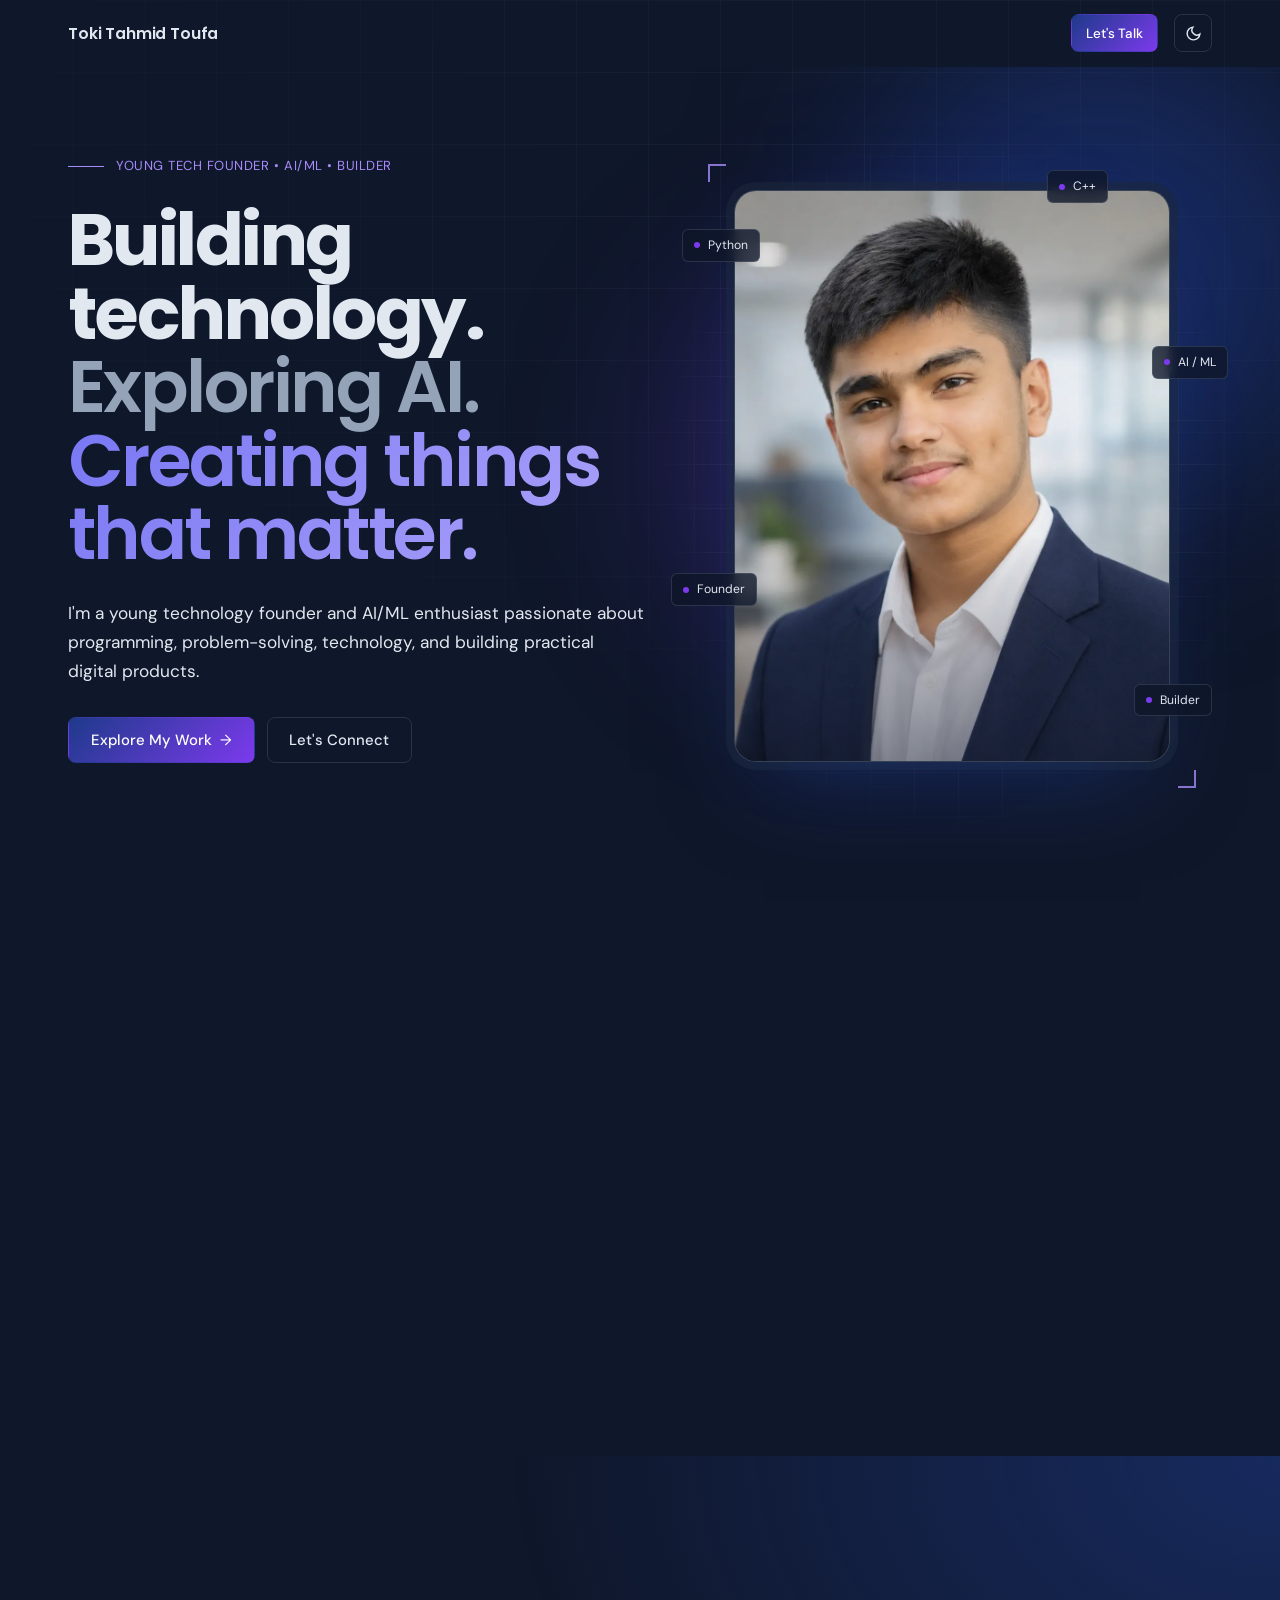
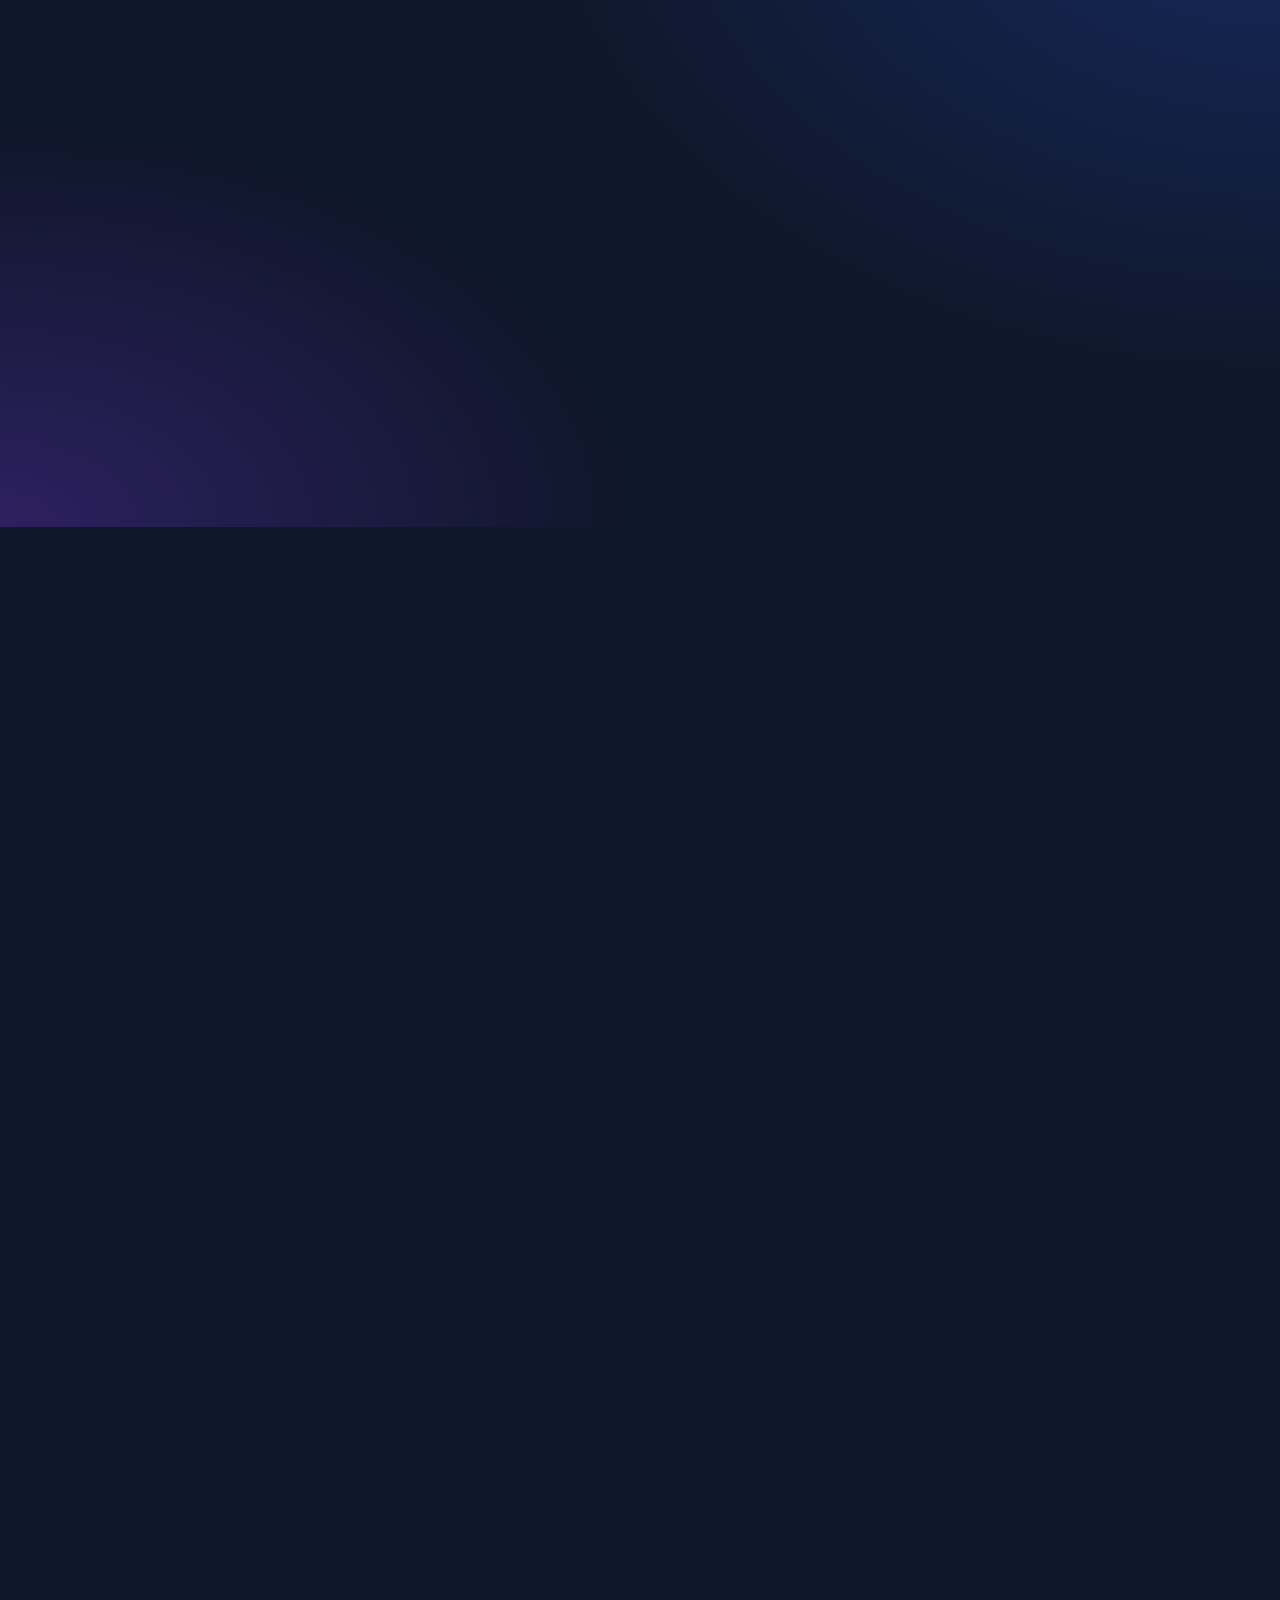
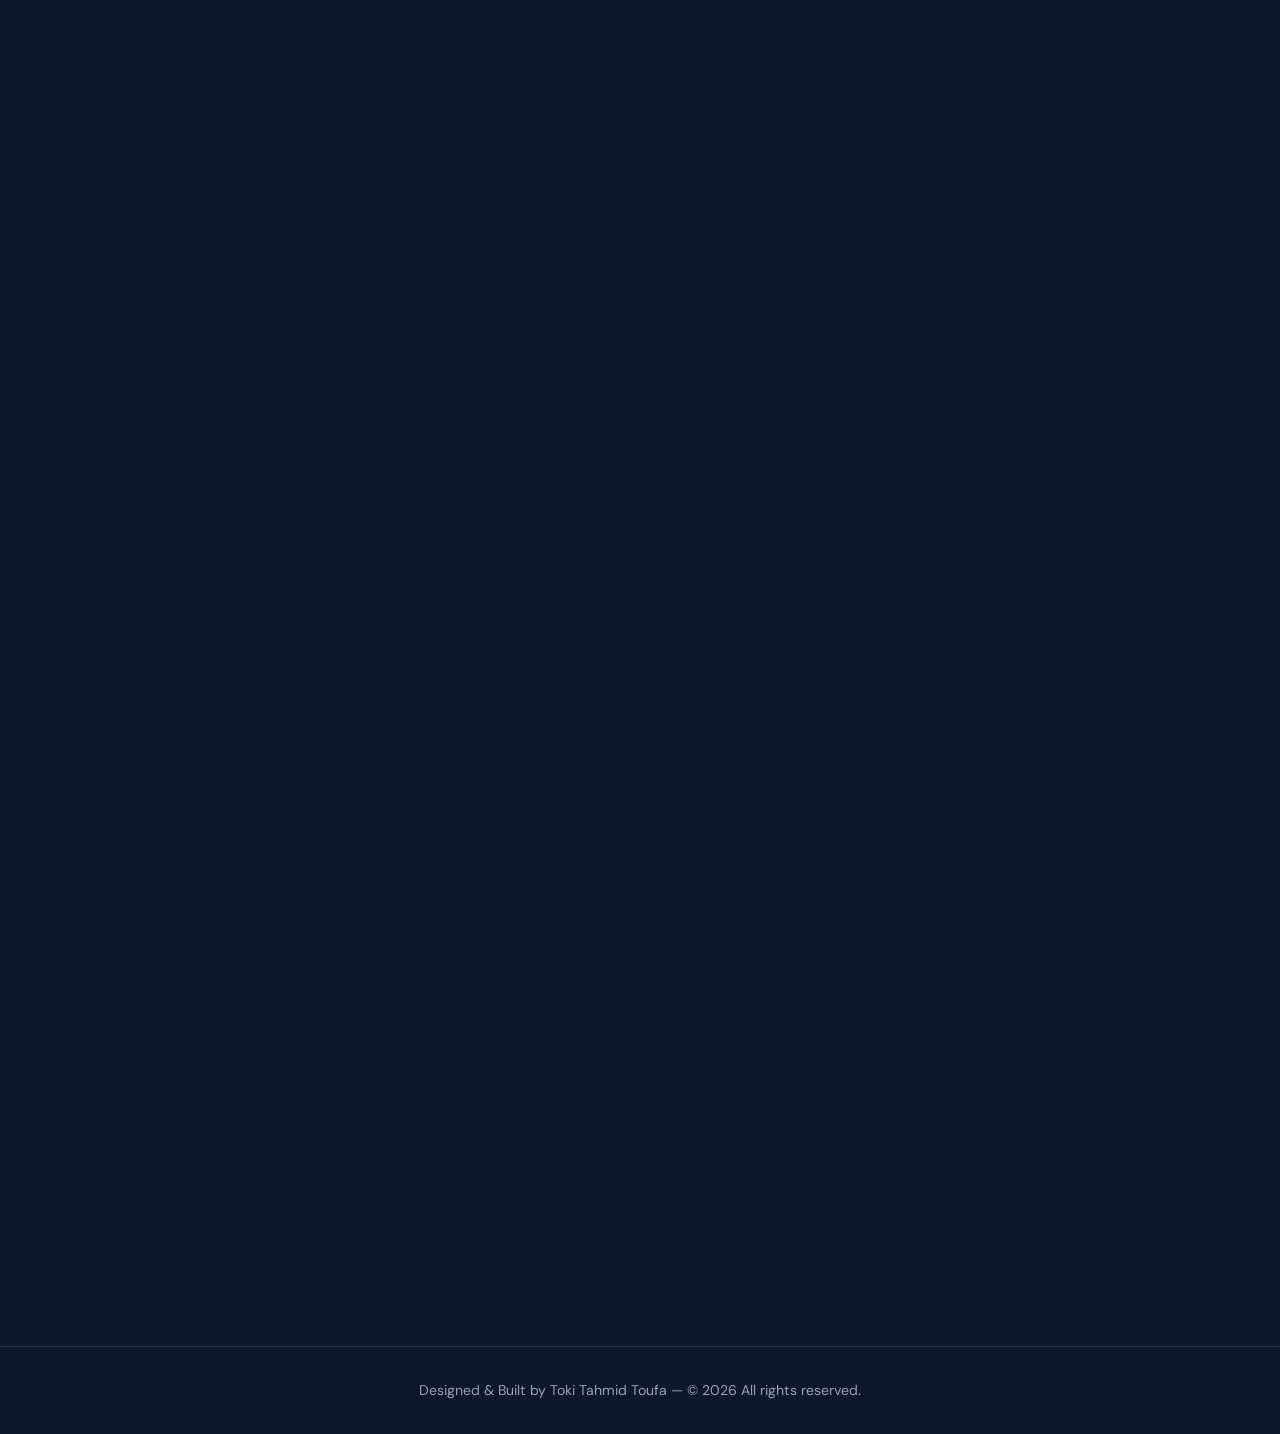
==== commit 8510c167: "Add photo gallery page with styles and lightbox functionality" ====
--- a/index.html
+++ b/index.html
@@ -5,6 +5,24 @@
     <meta
       name="viewport"
       content="width=device-width, initial-scale=1, viewport-fit=cover"
+    />
+    <!-- Google Tag Manager -->
+    <script>
+      (function (w, d, s, l, i) {
+        w[l] = w[l] || [];
+        w[l].push({ "gtm.start": new Date().getTime(), event: "gtm.js" });
+        var f = d.getElementsByTagName(s)[0],
+          j = d.createElement(s),
+          dl = l != "dataLayer" ? "&l=" + l : "";
+        j.async = true;
+        j.src = "https://www.googletagmanager.com/gtm.js?id=" + i + dl;
+        f.parentNode.insertBefore(j, f);
+      })(window, document, "script", "dataLayer", "GTM-KJ9NVDDR");
+    </script>
+    <!-- End Google Tag Manager -->
+    <meta
+      name="google-site-verification"
+      content="gaDkUHvuuM0u9Gi1KlbLBGLBNR_BB9JOYLmINtKkkag"
     />
     <title>Toki Tahmid Toufa — Tech Founder & Builder</title>
     <meta
@@ -77,8 +95,19 @@
       rel="stylesheet"
     />
     <link rel="stylesheet" href="style.css" />
+    <link rel="stylesheet" href="gallery.css" />
   </head>
-  <body>
+  <body data-gallery="home">
+    <!-- Google Tag Manager (noscript) -->
+    <noscript
+      ><iframe
+        src="https://www.googletagmanager.com/ns.html?id=GTM-KJ9NVDDR"
+        height="0"
+        width="0"
+        style="display: none; visibility: hidden"
+      ></iframe
+    ></noscript>
+    <!-- End Google Tag Manager (noscript) -->
     <header id="hd">
       <div class="w">
         <nav aria-label="Main">
@@ -290,6 +319,28 @@
         </div>
       </section>
 
+      <section id="gallery" aria-labelledby="gallery-title">
+        <div class="w rv">
+          <div class="hd">
+            <h2 id="gallery-title">Beyond the Achievements</h2>
+            <p>
+              Moments that shaped my journey — leadership, teamwork,
+              celebration, and the experiences worth remembering.
+            </p>
+          </div>
+          <div
+            class="gl-filters"
+            id="gl-filters"
+            role="group"
+            aria-label="Filter photos by category"
+            hidden
+          ></div>
+          <ul class="gl" id="gl"></ul>
+          <!-- "View All Photos" button: filled in by script.js, only when more photos exist than galleryHomeLimit -->
+          <div class="gl-more" id="gl-more" hidden></div>
+        </div>
+      </section>
+
       <section id="journey">
         <div class="w rv">
           <div class="hd">
@@ -350,6 +401,55 @@
         </p>
       </div>
     </footer>
+
+    <!-- Gallery lightbox (populated by script.js) -->
+    <div
+      class="lbx"
+      id="lb"
+      role="dialog"
+      aria-modal="true"
+      aria-labelledby="lb-title"
+      aria-describedby="lb-cap"
+      hidden
+    >
+      <button
+        class="lb-btn lb-x"
+        id="lb-close"
+        type="button"
+        aria-label="Close photo viewer"
+      >
+        <svg viewBox="0 0 24 24" fill="none" stroke="currentColor" stroke-width="2" stroke-linecap="round" aria-hidden="true"><path d="M6 6l12 12M18 6L6 18" /></svg>
+      </button>
+      <button
+        class="lb-btn lb-n lb-prev"
+        id="lb-prev"
+        type="button"
+        aria-label="Previous photo"
+      >
+        <svg viewBox="0 0 24 24" fill="none" stroke="currentColor" stroke-width="2" stroke-linecap="round" stroke-linejoin="round" aria-hidden="true"><path d="M15 5l-7 7 7 7" /></svg>
+      </button>
+      <figure class="lb-fig">
+        <div class="lb-media">
+          <img id="lb-img" alt="" decoding="async" />
+          <div class="lb-miss" role="img" aria-label="Photo not available yet">Photo coming soon</div>
+        </div>
+        <figcaption>
+          <small id="lb-meta"></small>
+          <h3 id="lb-title"></h3>
+          <p id="lb-cap"></p>
+          <span class="lb-count" id="lb-count" aria-live="polite"></span>
+        </figcaption>
+      </figure>
+      <button
+        class="lb-btn lb-n lb-next"
+        id="lb-next"
+        type="button"
+        aria-label="Next photo"
+      >
+        <svg viewBox="0 0 24 24" fill="none" stroke="currentColor" stroke-width="2" stroke-linecap="round" stroke-linejoin="round" aria-hidden="true"><path d="M9 5l7 7-7 7" /></svg>
+      </button>
+    </div>
+
     <script src="script.js" defer></script>
   </body>
 </html>
--- a/style.css
+++ b/style.css
@@ -860,7 +860,7 @@
   margin: 0;
   padding: 0;
   display: grid;
-  grid-template-columns: repeat(7, minmax(0, 1fr));
+  grid-template-columns: repeat(6, minmax(0, 1fr));
   position: relative;
 }
 .jy::before {
--- a/gallery.css
+++ b/gallery.css
@@ -0,0 +1,499 @@
+/* =========================================================
+   GALLERY — "Beyond the Achievements" + gallery.html
+   Loaded after style.css. Reuses its design tokens
+   (--bg, --surf, --tx, --mut, --bd, --acc, --pur, --grad, --glow, --glow2)
+   so dark and light themes work automatically.
+   Everything is namespaced with .gl / .lbx to avoid touching other sections.
+========================================================= */
+
+/* ---------- filter chips ---------- */
+.gl-filters {
+  display: flex;
+  flex-wrap: wrap;
+  gap: 8px;
+  margin: 0 0 clamp(20px, 2.6vw, 28px);
+}
+.gl-filters[hidden] {
+  display: none;
+}
+.gl-chip {
+  font: 500 0.82rem "DM Sans", system-ui, sans-serif;
+  padding: 7px 15px;
+  min-height: 36px;
+  border: 1px solid var(--bd);
+  border-radius: 99px;
+  background: transparent;
+  color: var(--mut);
+  cursor: pointer;
+  transition:
+    color 0.2s,
+    border-color 0.2s,
+    background 0.2s;
+}
+.gl-chip:hover {
+  color: var(--tx);
+  border-color: var(--acc);
+}
+.gl-chip[aria-pressed="true"] {
+  background: var(--grad);
+  border-color: transparent;
+  color: #fff;
+}
+
+/* ---------- grid ----------
+   A 6-column grid. script.js sets data-layout on .gl from the number of photos
+   actually displayed, so every count fills its rows with no gaps:
+     one   1 wide card              two  2 halves             trio  featured + 2 stacked
+     quad  2 x 2                    six  featured + 2 stacked + 3 across
+     r0 / r1 / r2  (7+ photos, and 5): rows of three; r1 opens with one wide card,
+                   r2 opens with two half-width cards
+   data-odd (1 when the count is odd) is used by the 2-column tablet layout. */
+.gl {
+  list-style: none;
+  margin: 0;
+  padding: 0;
+  display: grid;
+  grid-template-columns: repeat(6, minmax(0, 1fr));
+  grid-auto-rows: var(--gl-row, clamp(220px, 23vw, 290px));
+  grid-auto-flow: dense;
+  gap: clamp(12px, 1.6vw, 18px);
+}
+.gl > li {
+  grid-column: span 2;
+  min-width: 0;
+  min-height: 0;
+}
+.gl[data-layout="one"] {
+  --gl-row: clamp(260px, 36vw, 460px);
+}
+.gl[data-layout="one"] > li {
+  grid-column: 1 / -1;
+}
+.gl[data-layout="two"],
+.gl[data-layout="quad"] {
+  --gl-row: clamp(240px, 27vw, 350px);
+}
+.gl[data-layout="two"] > li,
+.gl[data-layout="quad"] > li {
+  grid-column: span 3;
+}
+.gl[data-layout="trio"] > li:first-child,
+.gl[data-layout="six"] > li:first-child {
+  grid-column: span 4;
+  grid-row: span 2;
+}
+.gl[data-layout="r1"] > li:first-child {
+  grid-column: 1 / -1;
+  grid-row: span 2;
+}
+.gl[data-layout="r2"] > li:nth-child(-n + 2) {
+  grid-column: span 3;
+}
+
+/* ---------- card ---------- */
+.gl-card {
+  position: relative;
+  display: block;
+  width: 100%;
+  height: 100%;
+  padding: 0;
+  margin: 0;
+  overflow: hidden;
+  text-align: left;
+  color: #f8fafc;
+  font: inherit;
+  background: var(--surf);
+  border: 1px solid var(--bd);
+  border-radius: 14px;
+  cursor: zoom-in;
+  isolation: isolate;
+  transition:
+    transform 0.35s cubic-bezier(0.2, 0.7, 0.2, 1),
+    border-color 0.25s,
+    box-shadow 0.35s;
+}
+.gl-card:hover,
+.gl-card:focus-visible {
+  transform: translateY(-4px);
+  border-color: var(--acc);
+  box-shadow:
+    0 26px 50px -26px var(--glow2),
+    0 0 0 1px color-mix(in srgb, var(--acc) 40%, transparent);
+}
+.gl-card img {
+  position: absolute;
+  inset: 0;
+  width: 100%;
+  height: 100%;
+  object-fit: cover;
+  object-position: center 30%;
+  z-index: -2;
+  transition: transform 0.7s cubic-bezier(0.2, 0.7, 0.2, 1);
+}
+.gl-card:hover img,
+.gl-card:focus-visible img {
+  transform: scale(1.06);
+}
+/* readable caption scrim (always dark, so text contrast holds in both themes) */
+.gl-card::after {
+  content: "";
+  position: absolute;
+  inset: 0;
+  z-index: -1;
+  background: linear-gradient(
+    180deg,
+    rgba(11, 17, 32, 0) 42%,
+    rgba(11, 17, 32, 0.92)
+  );
+  pointer-events: none;
+}
+.gl-cap {
+  position: absolute;
+  left: 0;
+  right: 0;
+  bottom: 0;
+  display: grid;
+  gap: 4px;
+  padding: clamp(14px, 2vw, 20px);
+}
+.gl-cap small {
+  font-size: 0.74rem;
+  letter-spacing: 0.06em;
+  text-transform: uppercase;
+  color: #c4b5fd;
+}
+.gl-cap strong {
+  font: 600 clamp(1rem, 0.9rem + 0.3vw, 1.12rem) / 1.25 Poppins, sans-serif;
+  letter-spacing: -0.01em;
+}
+/* larger title on the featured / wide first card */
+.gl[data-layout="one"] > li:first-child .gl-cap strong,
+.gl[data-layout="trio"] > li:first-child .gl-cap strong,
+.gl[data-layout="six"] > li:first-child .gl-cap strong,
+.gl[data-layout="r1"] > li:first-child .gl-cap strong {
+  font-size: clamp(1.15rem, 1rem + 0.8vw, 1.6rem);
+}
+.gl-yr {
+  position: absolute;
+  top: 12px;
+  left: 12px;
+  padding: 3px 10px;
+  font: 500 0.74rem "DM Sans", sans-serif;
+  color: #f8fafc;
+  background: rgba(11, 17, 32, 0.55);
+  border: 1px solid rgba(255, 255, 255, 0.18);
+  border-radius: 99px;
+  -webkit-backdrop-filter: blur(6px);
+  backdrop-filter: blur(6px);
+}
+.gl-zm {
+  position: absolute;
+  top: 12px;
+  right: 12px;
+  width: 34px;
+  height: 34px;
+  display: grid;
+  place-items: center;
+  color: #fff;
+  background: var(--grad);
+  border-radius: 50%;
+  opacity: 0;
+  transform: scale(0.8);
+  transition:
+    opacity 0.3s,
+    transform 0.3s;
+}
+.gl-card:hover .gl-zm,
+.gl-card:focus-visible .gl-zm {
+  opacity: 1;
+  transform: none;
+}
+@media (hover: none) {
+  .gl-zm {
+    opacity: 1;
+    transform: none;
+  }
+}
+
+/* ---------- graceful fallback when a file is missing ---------- */
+.gl-ph {
+  position: absolute;
+  inset: 0;
+  z-index: -2;
+  display: none;
+  place-content: center;
+  justify-items: center;
+  gap: 6px;
+  background:
+    radial-gradient(70% 70% at 50% 30%, var(--glow), transparent),
+    var(--surf);
+}
+.gl-ph b {
+  font: 700 clamp(2rem, 5vw, 3rem) Poppins, sans-serif;
+  letter-spacing: -0.04em;
+  color: transparent;
+  background: var(--grad);
+  -webkit-background-clip: text;
+  background-clip: text;
+  opacity: 0.8;
+}
+.gl-ph small {
+  font-size: 0.8rem;
+  color: var(--mut);
+}
+.gl-card.missing img {
+  display: none;
+}
+.gl-card.missing .gl-ph {
+  display: grid;
+}
+
+/* ---------- "View All Photos" button (homepage) ---------- */
+.gl-more {
+  display: flex;
+  justify-content: center;
+  margin-top: clamp(22px, 3vw, 32px);
+}
+.gl-more[hidden] {
+  display: none;
+}
+
+/* ---------- gallery.html page header ---------- */
+.gl-page {
+  padding-top: clamp(40px, 5vw, 72px);
+}
+.gl-title {
+  font-size: clamp(2.2rem, 5vw, 3.6rem);
+  font-weight: 600;
+  letter-spacing: -0.03em;
+  line-height: 1.05;
+}
+.gl-page .hd {
+  max-width: 60ch;
+}
+.gl-nav {
+  display: flex;
+  flex-wrap: wrap;
+  gap: 10px;
+  margin: 0 0 clamp(18px, 2.4vw, 26px);
+}
+.gl-nav.end {
+  justify-content: center;
+  margin: clamp(26px, 3.4vw, 40px) 0 0;
+}
+
+/* ---------- responsive ---------- */
+/* tablet: two columns; an odd count opens with one full-width card so no row is left short */
+@media (max-width: 1023px) {
+  .gl {
+    grid-template-columns: repeat(2, minmax(0, 1fr));
+  }
+  .gl[data-layout] {
+    --gl-row: clamp(220px, 34vw, 300px);
+  }
+  .gl[data-layout="one"] {
+    --gl-row: clamp(240px, 52vw, 420px);
+  }
+  .gl[data-layout] > li:nth-child(n) {
+    grid-column: auto;
+    grid-row: auto;
+  }
+  .gl[data-odd="1"] > li:first-child {
+    grid-column: 1 / -1;
+  }
+}
+/* phone: single column */
+@media (max-width: 599px) {
+  .gl {
+    grid-template-columns: minmax(0, 1fr);
+  }
+  .gl[data-layout],
+  .gl[data-layout="one"] {
+    --gl-row: clamp(230px, 66vw, 340px);
+  }
+  .gl[data-odd="1"] > li:first-child {
+    grid-column: auto;
+  }
+  .gl-more .btn {
+    width: 100%;
+  }
+}
+
+/* =========================================================
+   LIGHTBOX
+========================================================= */
+html.lb-open,
+html.lb-open body {
+  overflow: hidden;
+}
+.lbx {
+  position: fixed;
+  inset: 0;
+  z-index: 100;
+  display: grid;
+  place-items: center;
+  padding: clamp(56px, 8svh, 72px) clamp(16px, 7vw, 96px) clamp(16px, 4svh, 32px);
+  background: rgba(5, 8, 20, 0.9);
+  -webkit-backdrop-filter: blur(10px);
+  backdrop-filter: blur(10px);
+  color: #f8fafc;
+  overscroll-behavior: contain;
+  animation: lbin 0.25s ease-out;
+}
+.lbx[hidden] {
+  display: none;
+}
+@keyframes lbin {
+  from {
+    opacity: 0;
+  }
+}
+.lb-fig {
+  margin: 0;
+  max-width: min(1100px, 100%);
+  max-height: 100%;
+  display: grid;
+  gap: 16px;
+  justify-items: center;
+  cursor: default;
+}
+.lb-media {
+  position: relative;
+  display: grid;
+  place-items: center;
+}
+.lb-media img {
+  display: block;
+  max-width: 100%;
+  max-height: 68svh;
+  width: auto;
+  height: auto;
+  object-fit: contain;
+  border-radius: 12px;
+  border: 1px solid rgba(255, 255, 255, 0.14);
+  box-shadow: 0 40px 90px -30px #000;
+  background: #0b1120;
+}
+.lb-miss {
+  display: none;
+  width: min(560px, 80vw);
+  aspect-ratio: 4 / 3;
+  place-items: center;
+  border-radius: 12px;
+  border: 1px dashed rgba(255, 255, 255, 0.25);
+  color: #94a3b8;
+  font-size: 0.9rem;
+}
+.lbx.miss .lb-media img {
+  display: none;
+}
+.lbx.miss .lb-miss {
+  display: grid;
+}
+.lbx figcaption {
+  width: min(680px, 100%);
+  text-align: center;
+  display: grid;
+  gap: 4px;
+}
+.lbx figcaption small {
+  font-size: 0.76rem;
+  letter-spacing: 0.06em;
+  text-transform: uppercase;
+  color: #c4b5fd;
+}
+.lbx figcaption h3 {
+  font-size: clamp(1.15rem, 1rem + 0.6vw, 1.5rem);
+  color: #f8fafc;
+}
+.lbx figcaption p {
+  margin: 2px 0 0;
+  color: #cbd5e1;
+  font-size: 0.95rem;
+}
+.lb-count {
+  margin-top: 6px;
+  font-size: 0.78rem;
+  color: #94a3b8;
+  letter-spacing: 0.08em;
+}
+.lb-btn {
+  position: absolute;
+  z-index: 1;
+  width: 44px;
+  height: 44px;
+  display: grid;
+  place-items: center;
+  padding: 0;
+  color: #f8fafc;
+  background: rgba(255, 255, 255, 0.08);
+  border: 1px solid rgba(255, 255, 255, 0.2);
+  border-radius: 50%;
+  cursor: pointer;
+  transition:
+    background 0.2s,
+    border-color 0.2s,
+    transform 0.2s;
+}
+.lb-btn:hover {
+  background: var(--pur);
+  border-color: transparent;
+}
+.lb-btn:focus-visible {
+  outline: 2px solid #c4b5fd;
+  outline-offset: 3px;
+}
+.lb-btn[hidden] {
+  display: none;
+}
+.lb-x {
+  top: clamp(12px, 2.4svh, 20px);
+  right: clamp(12px, 2.4vw, 24px);
+}
+.lb-n {
+  top: 50%;
+  margin-top: -22px;
+}
+.lb-prev {
+  left: clamp(10px, 2vw, 24px);
+}
+.lb-next {
+  right: clamp(10px, 2vw, 24px);
+}
+.lb-btn svg {
+  width: 20px;
+  height: 20px;
+}
+@media (max-width: 767px) {
+  .lbx {
+    padding-inline: 12px;
+  }
+  .lb-n {
+    top: auto;
+    bottom: clamp(14px, 3svh, 24px);
+    margin-top: 0;
+  }
+  .lbx figcaption {
+    padding-bottom: 56px;
+  }
+}
+
+@media (prefers-reduced-motion: reduce) {
+  .gl-card,
+  .gl-card img,
+  .gl-zm,
+  .lb-btn {
+    transition: none !important;
+  }
+  .gl-card:hover,
+  .gl-card:focus-visible {
+    transform: none;
+  }
+  .gl-card:hover img,
+  .gl-card:focus-visible img {
+    transform: none;
+  }
+  .lbx {
+    animation: none;
+  }
+}
